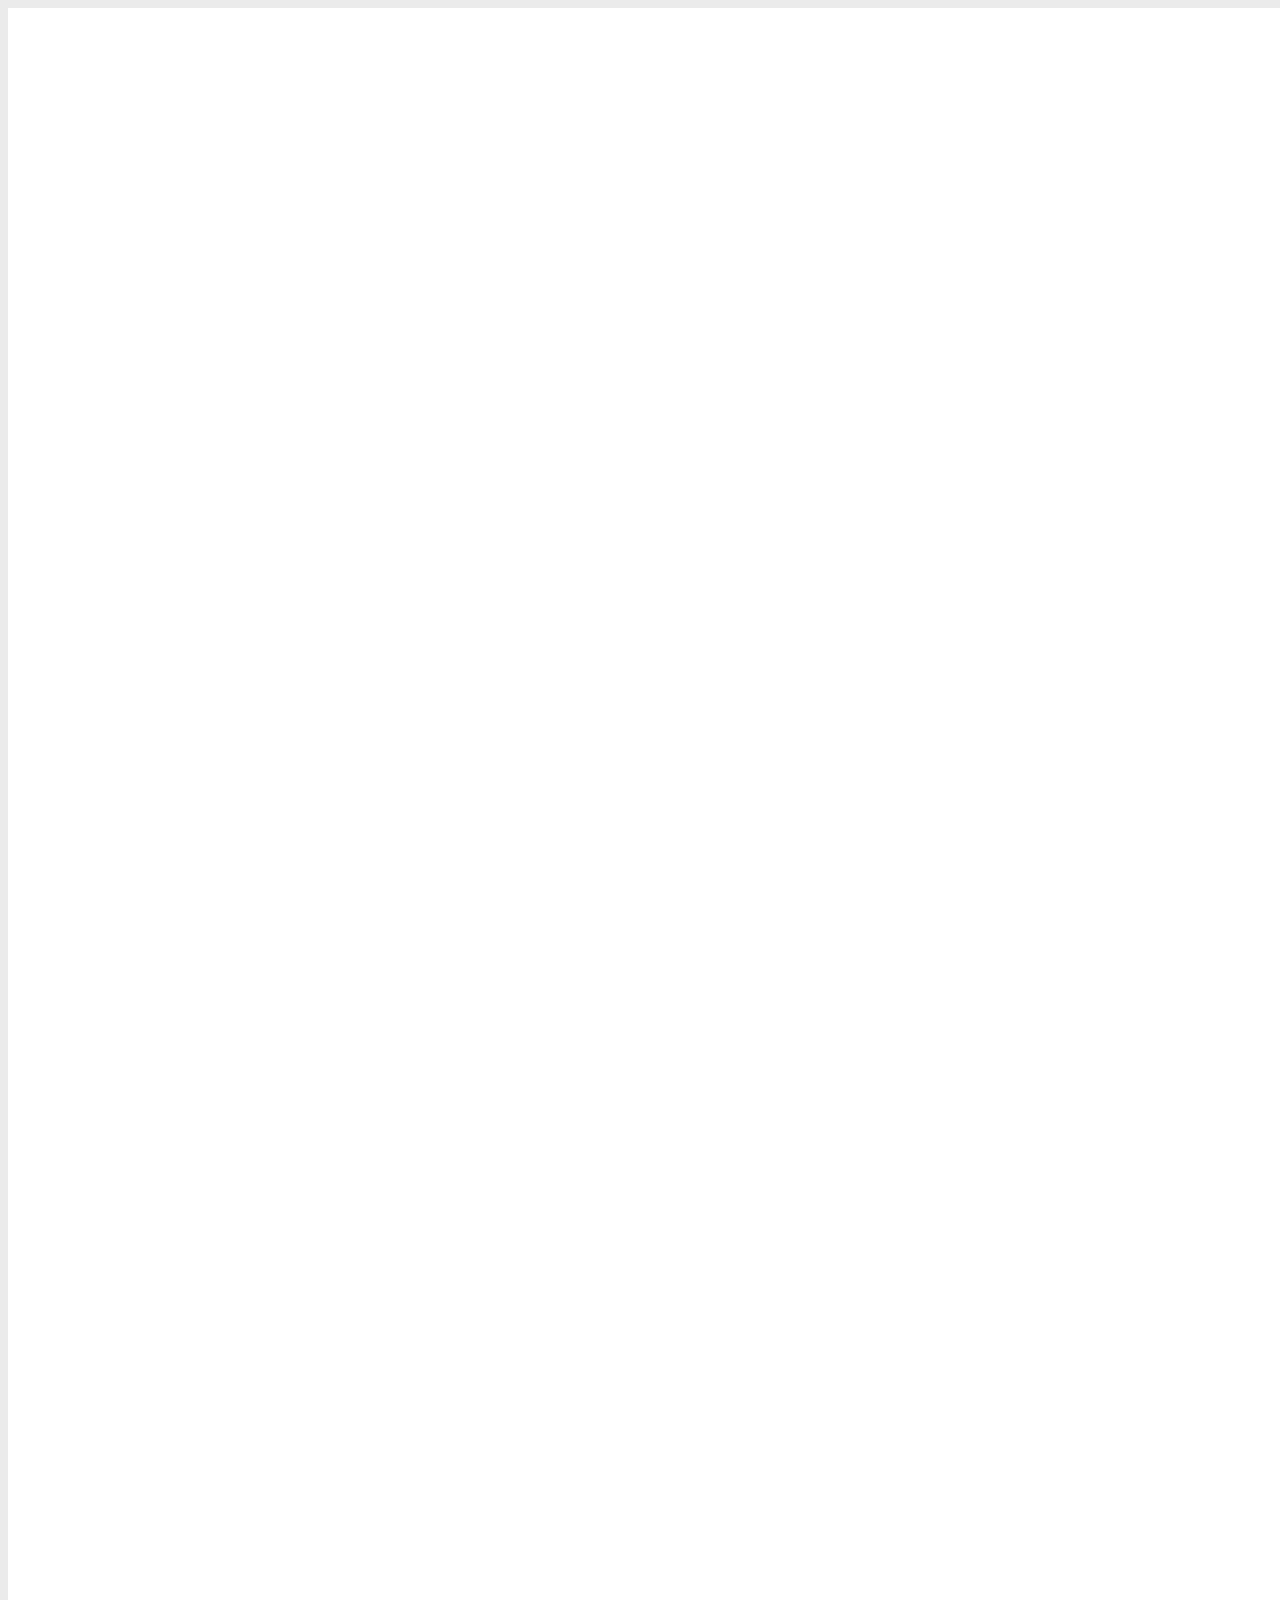
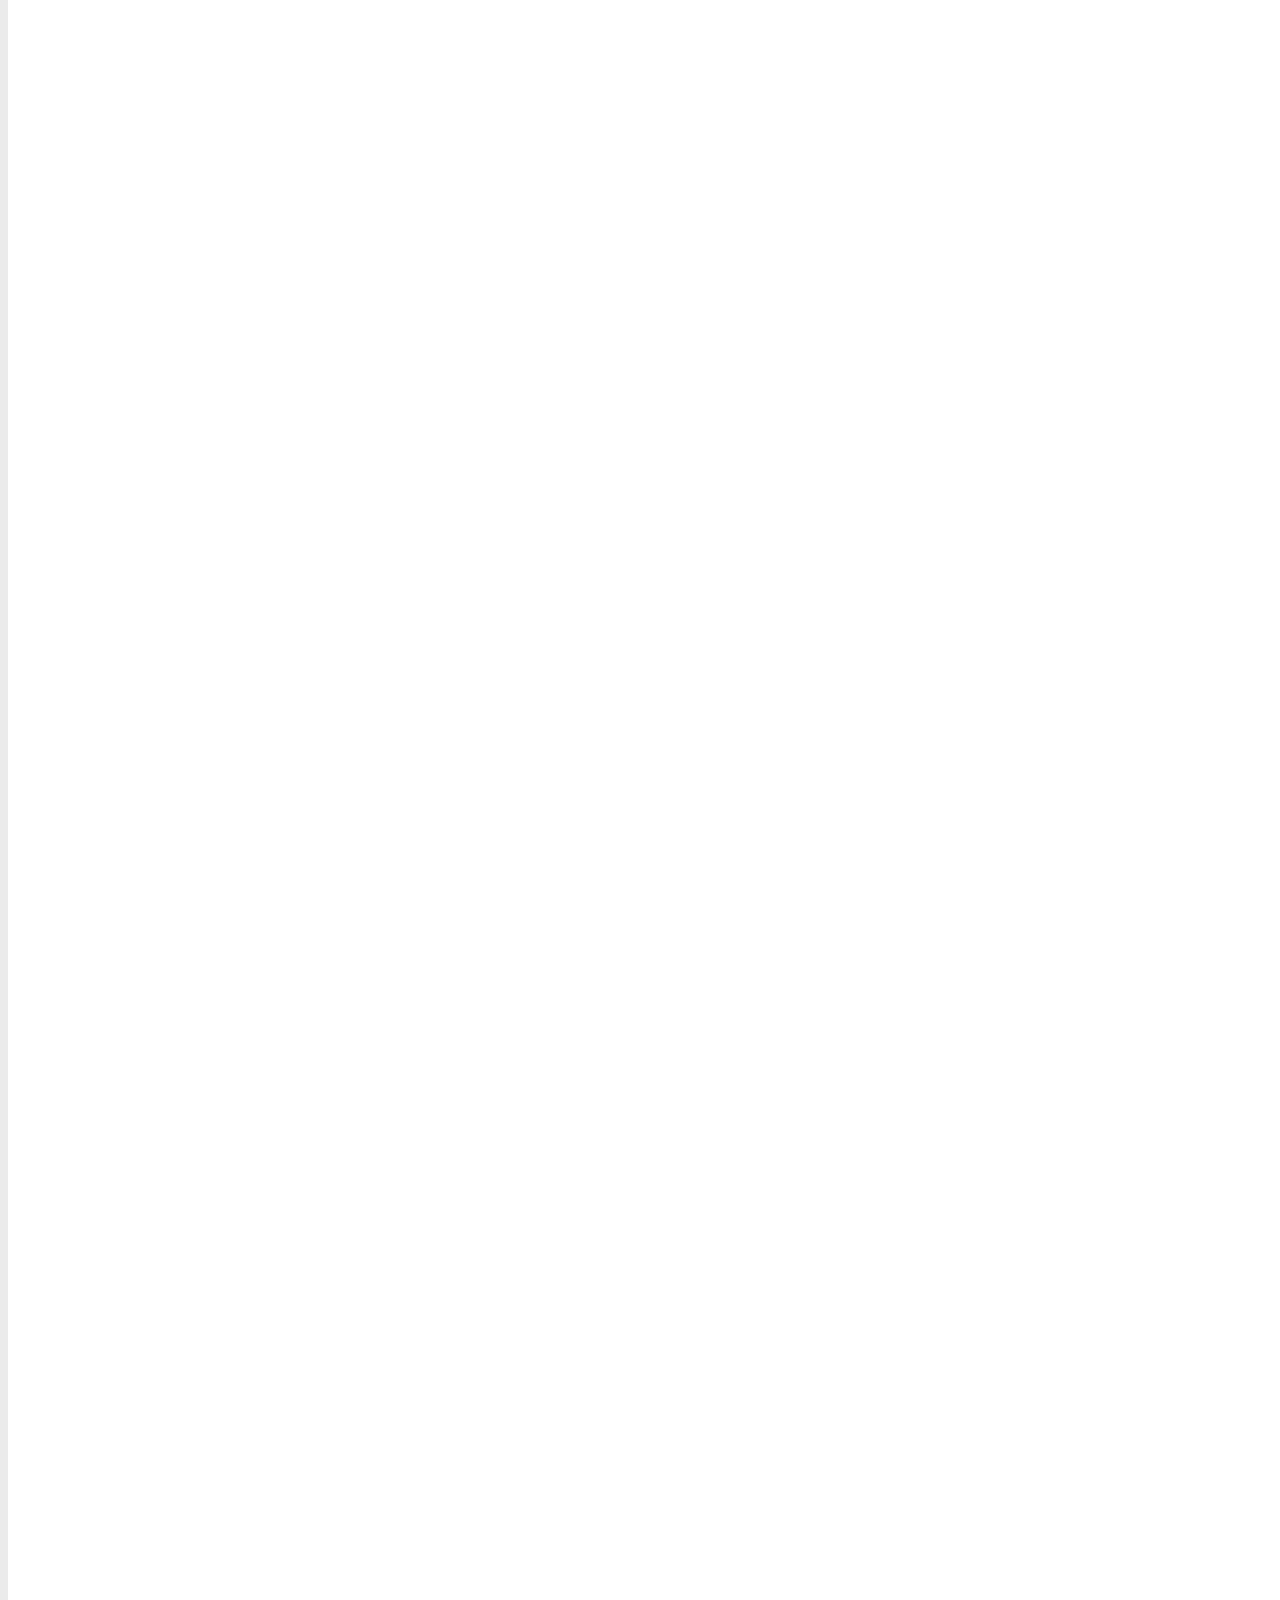
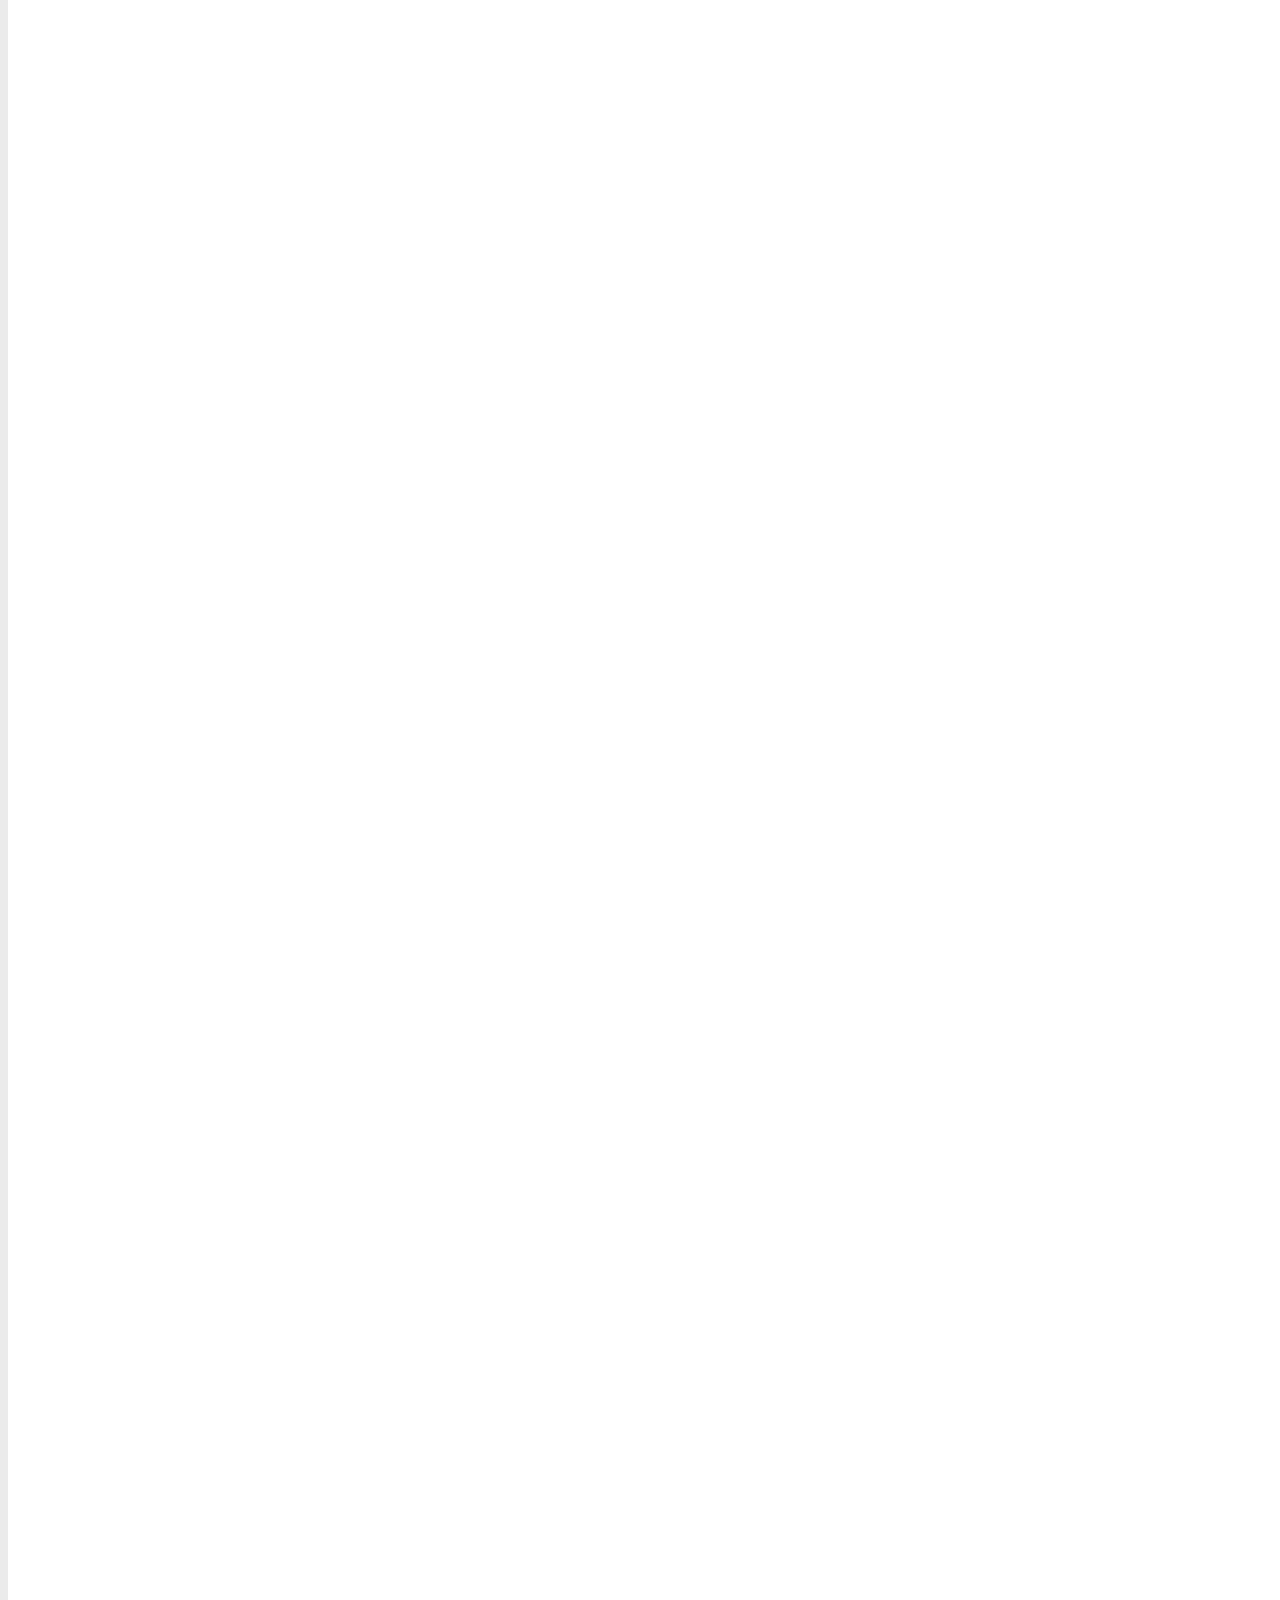
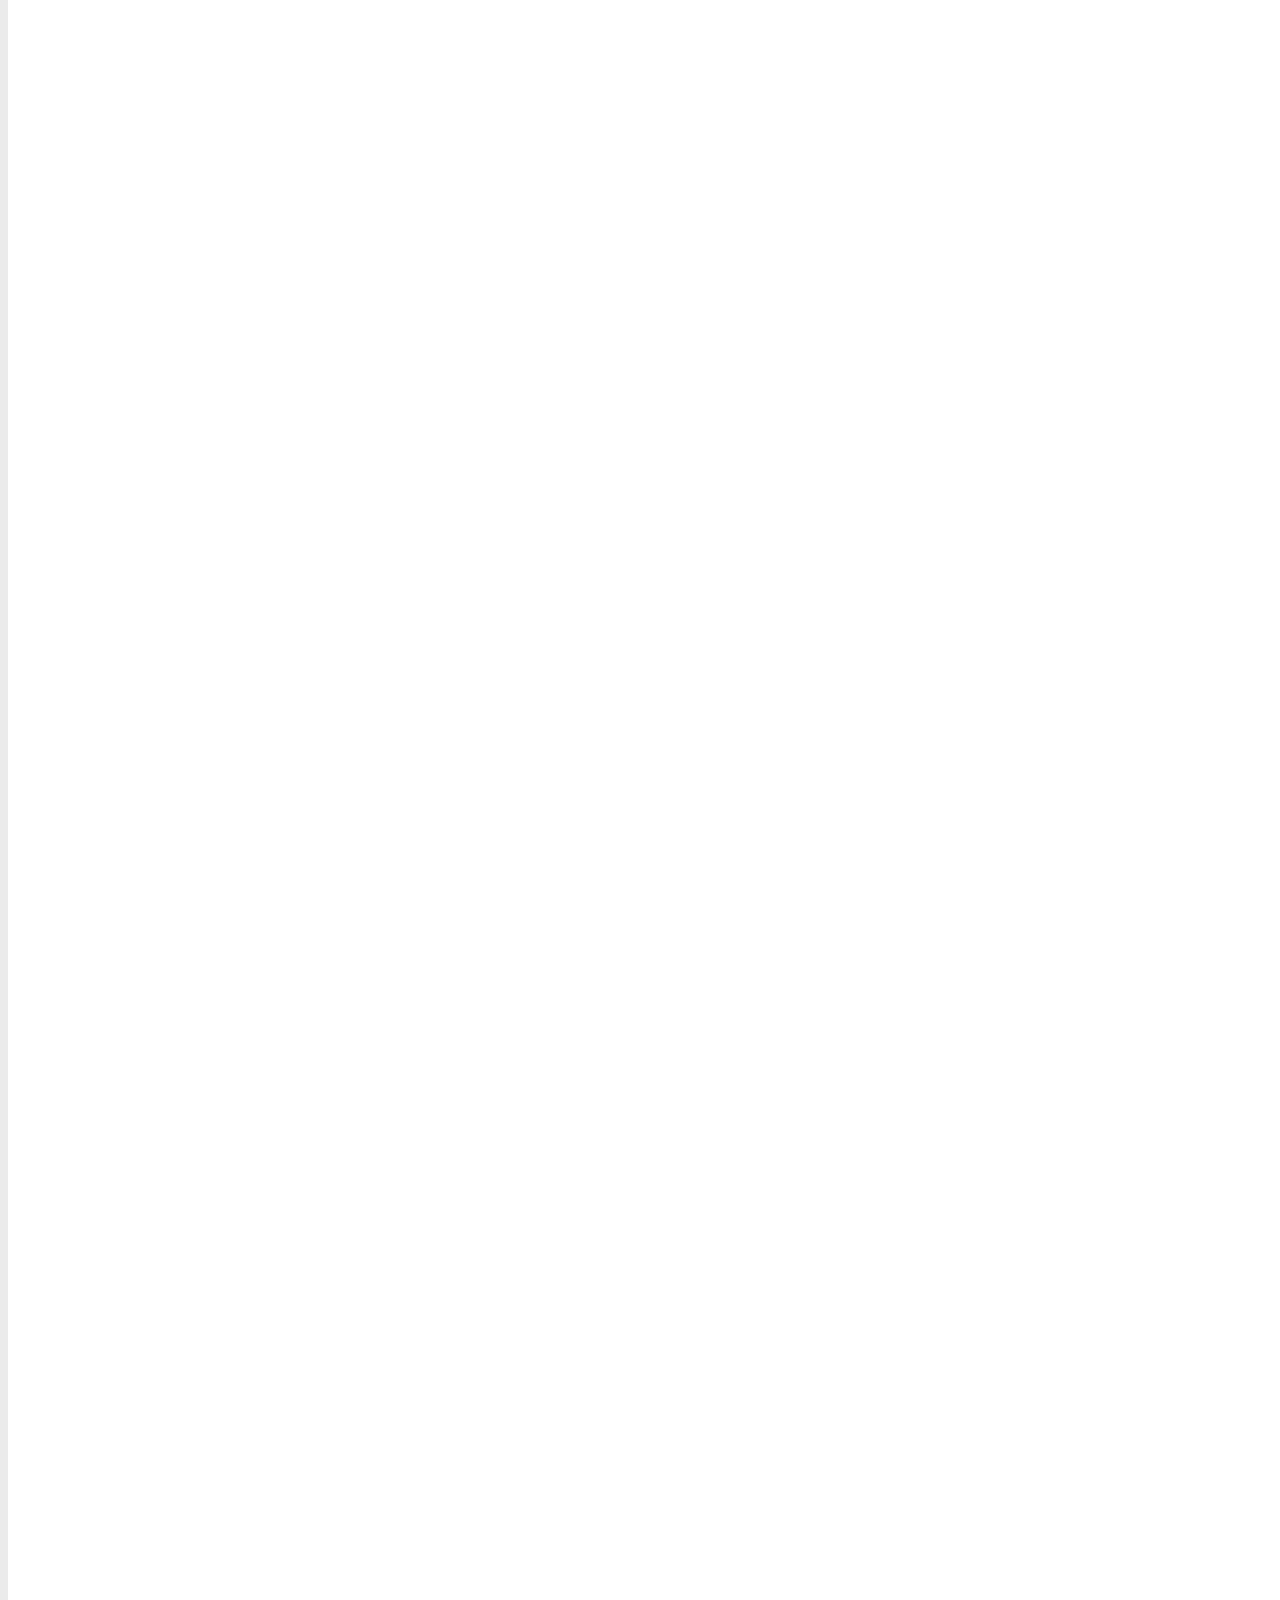
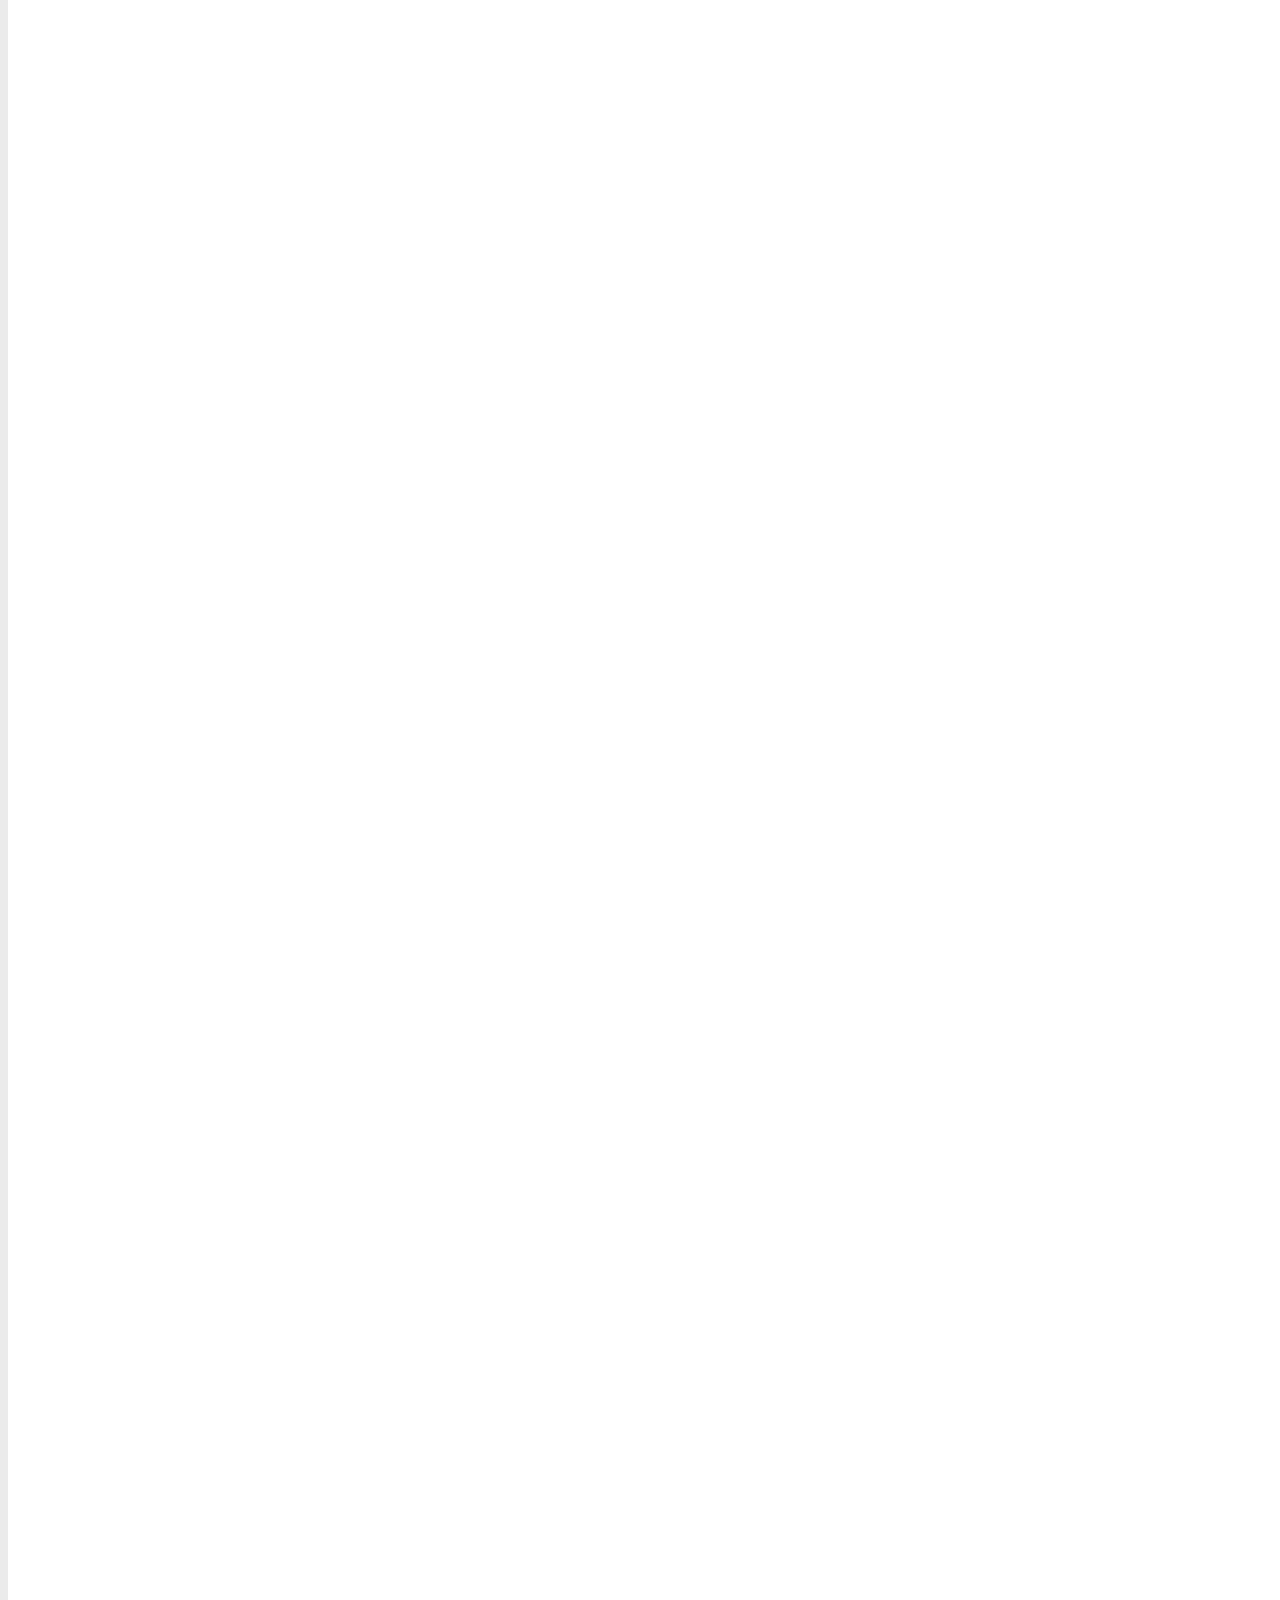
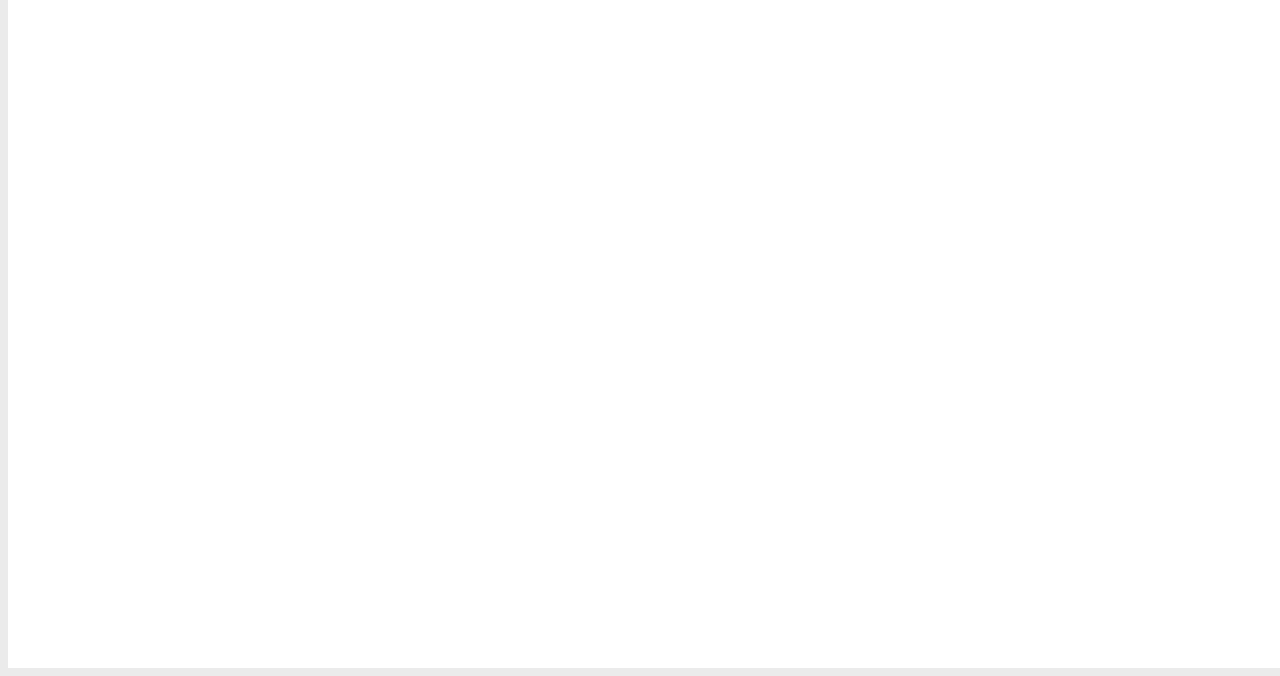
==== index.html @ 6750966c "section" ====
<!DOCTYPE html>
<html lang="en">
<head>
    <meta charset="UTF-8">
    <meta name="viewport" content="width=device-width, initial-scale=1.0">
    <title>Document</title>
    <link rel="stylesheet" href="./css/style.css">
</head>
<body>

    <div class="wrapper"></div>

    <section></section>
    
</body>
</html>
---- css/style.css ----
body {
  background-color: rgb(235, 235, 235);
}

.wrapper {
  width: 1920px;
  height: 8660px;
  margin: 0 auto;
  background-color: white;
}

@media screen and (max-width: 360px) {
  .wrapper {
    width: 360px;
    height: 9839px;
  }
}

/*# sourceMappingURL=style.css.map */
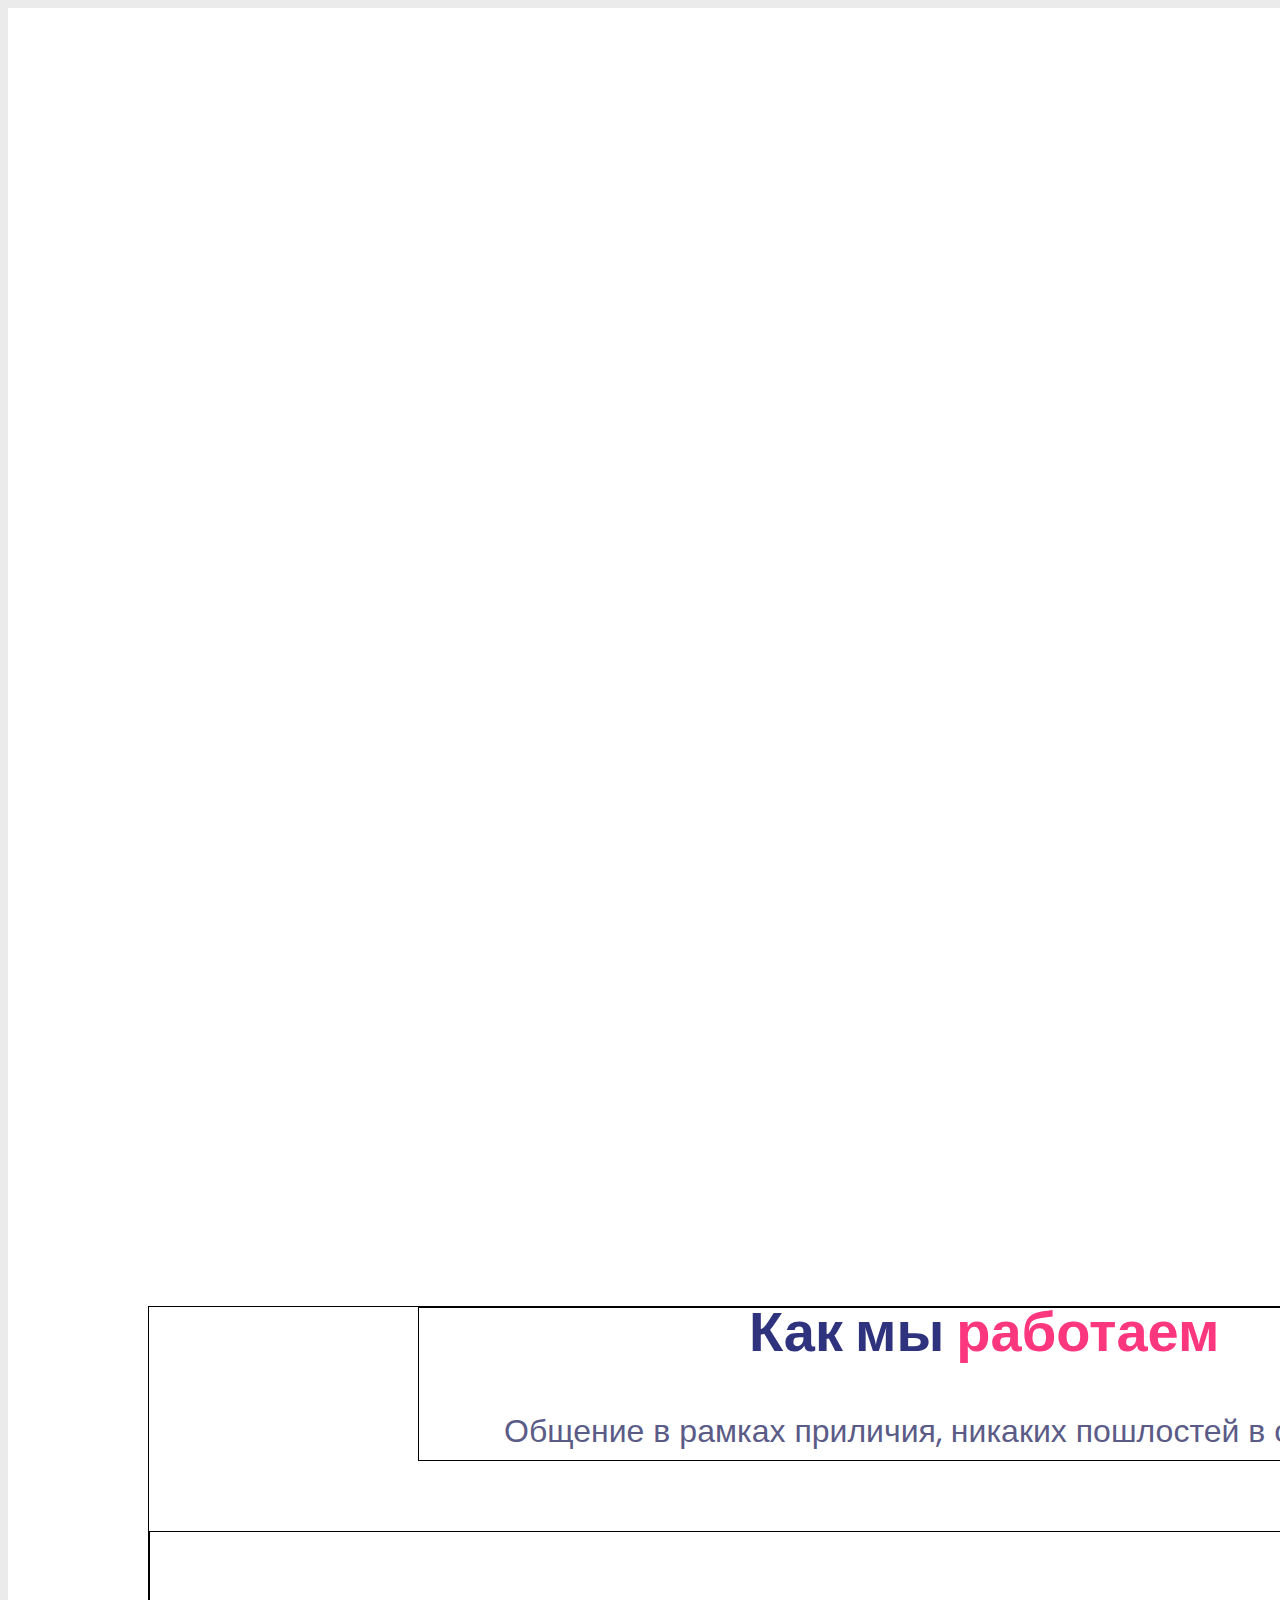
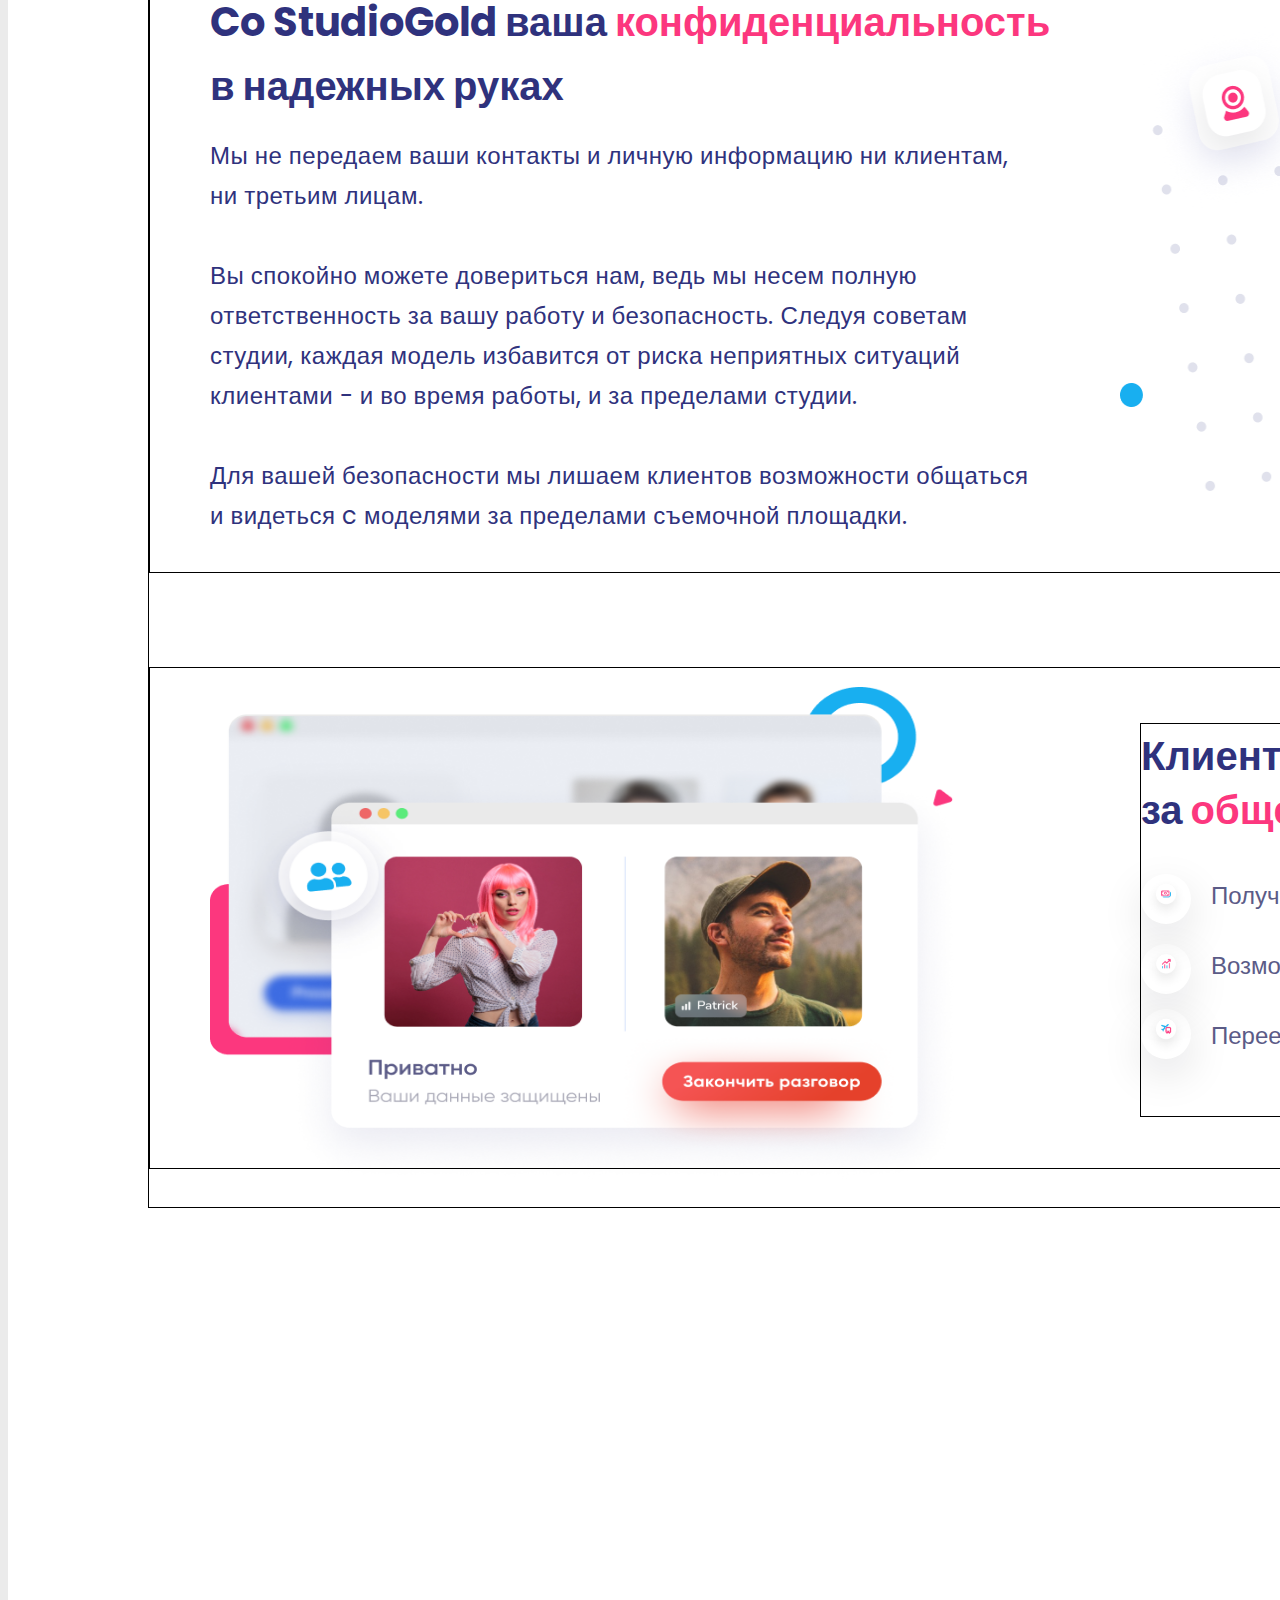
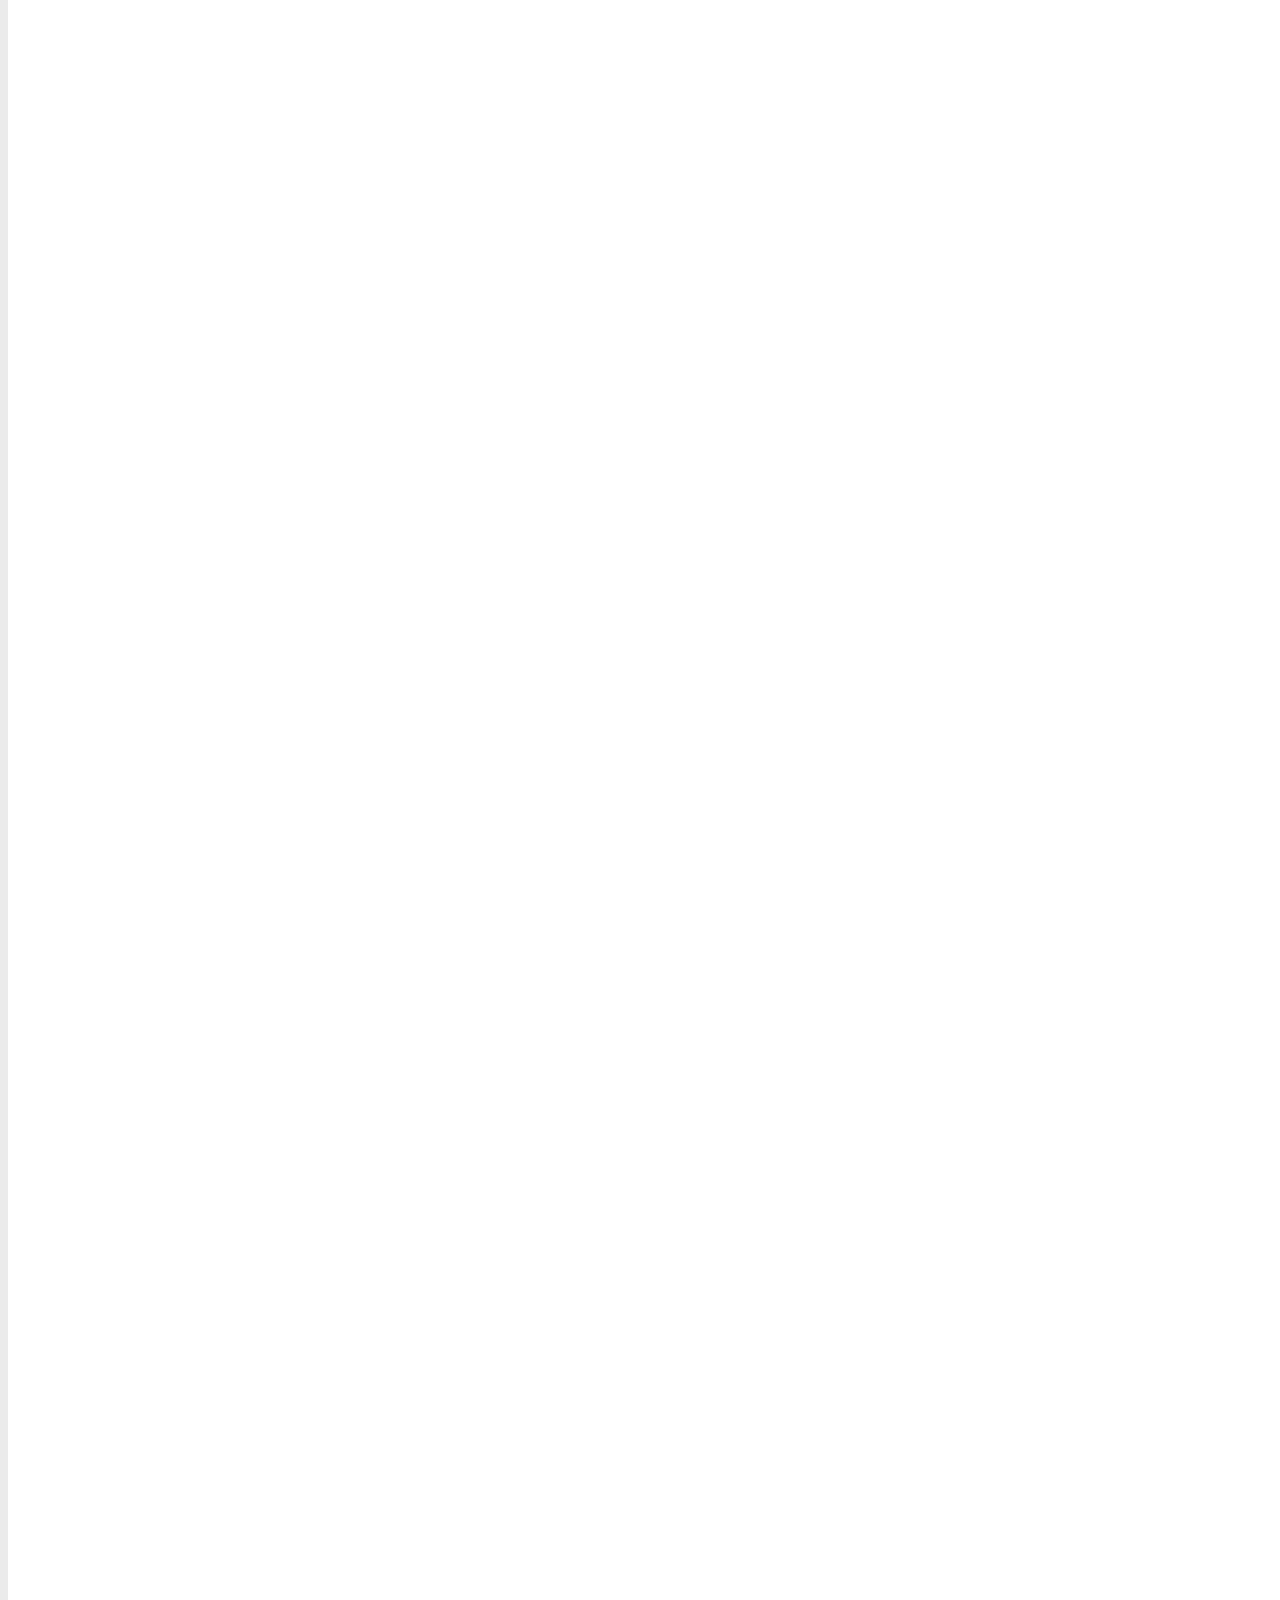
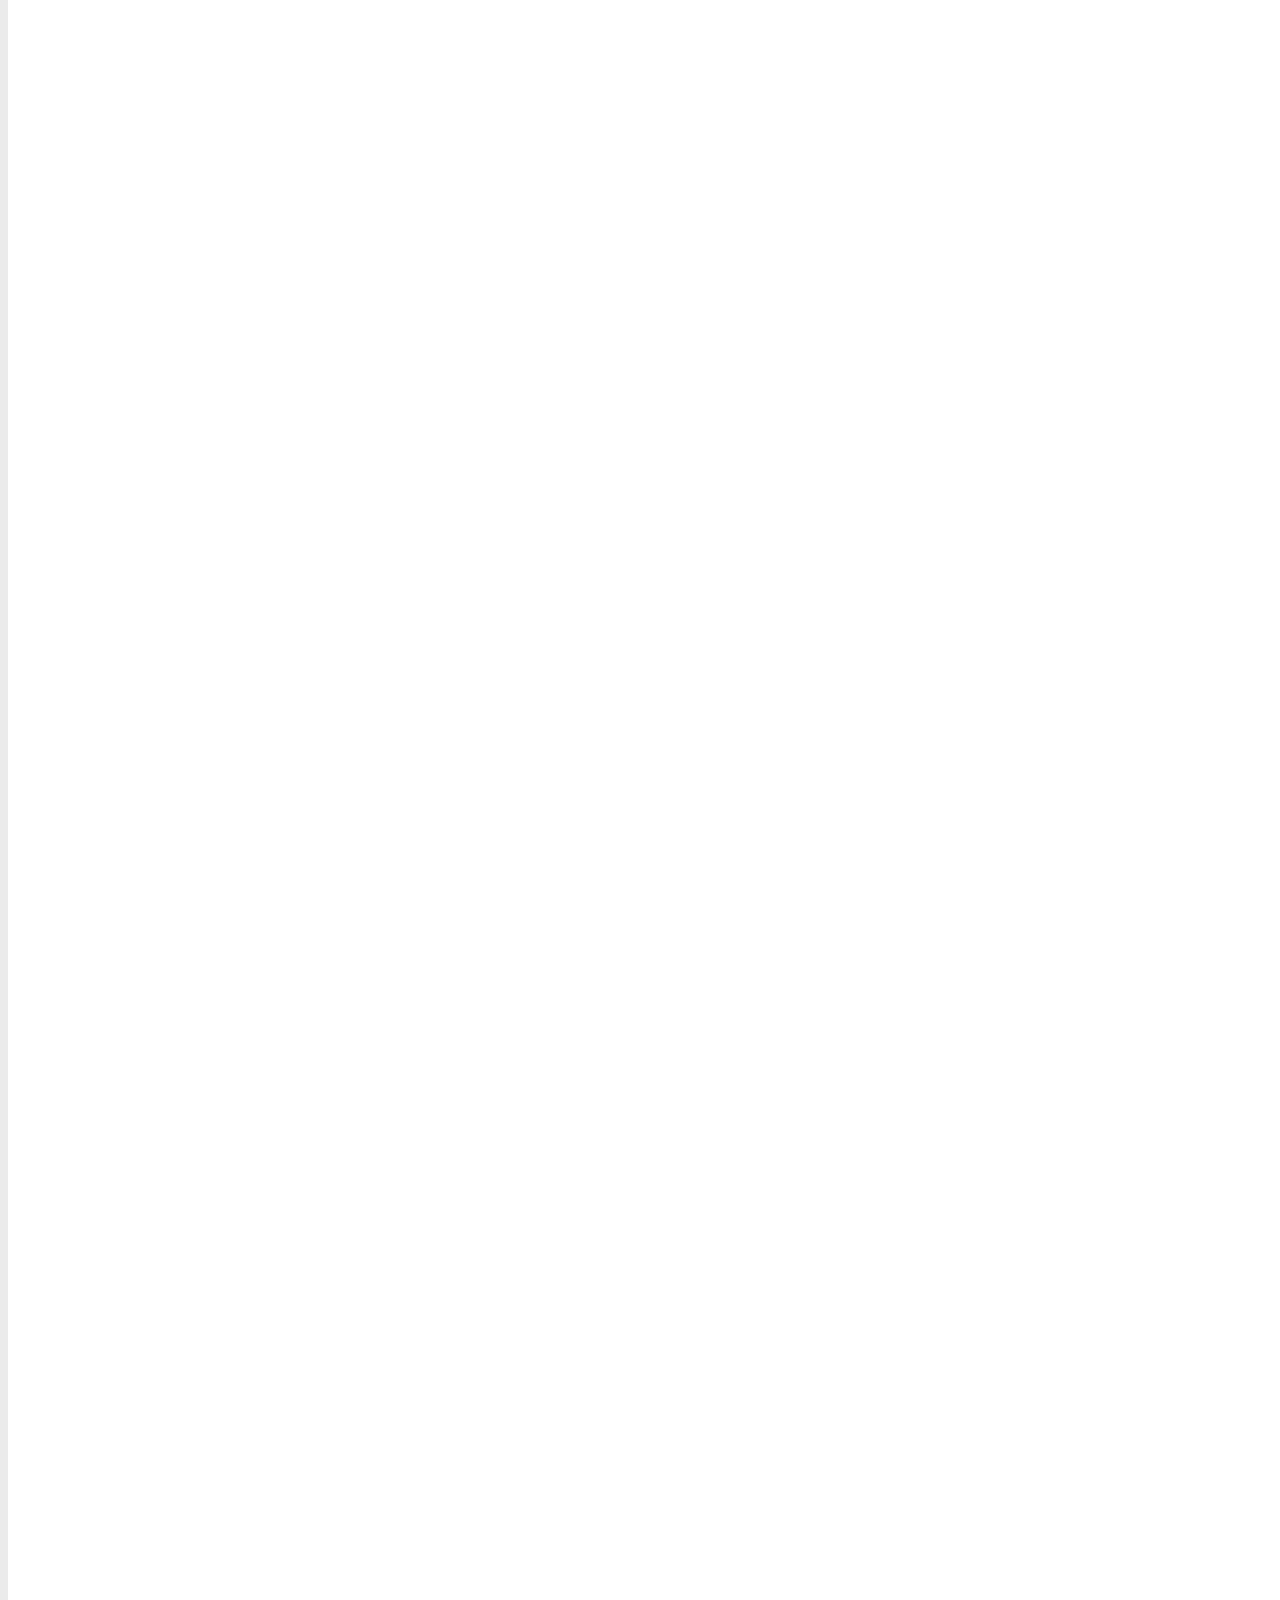
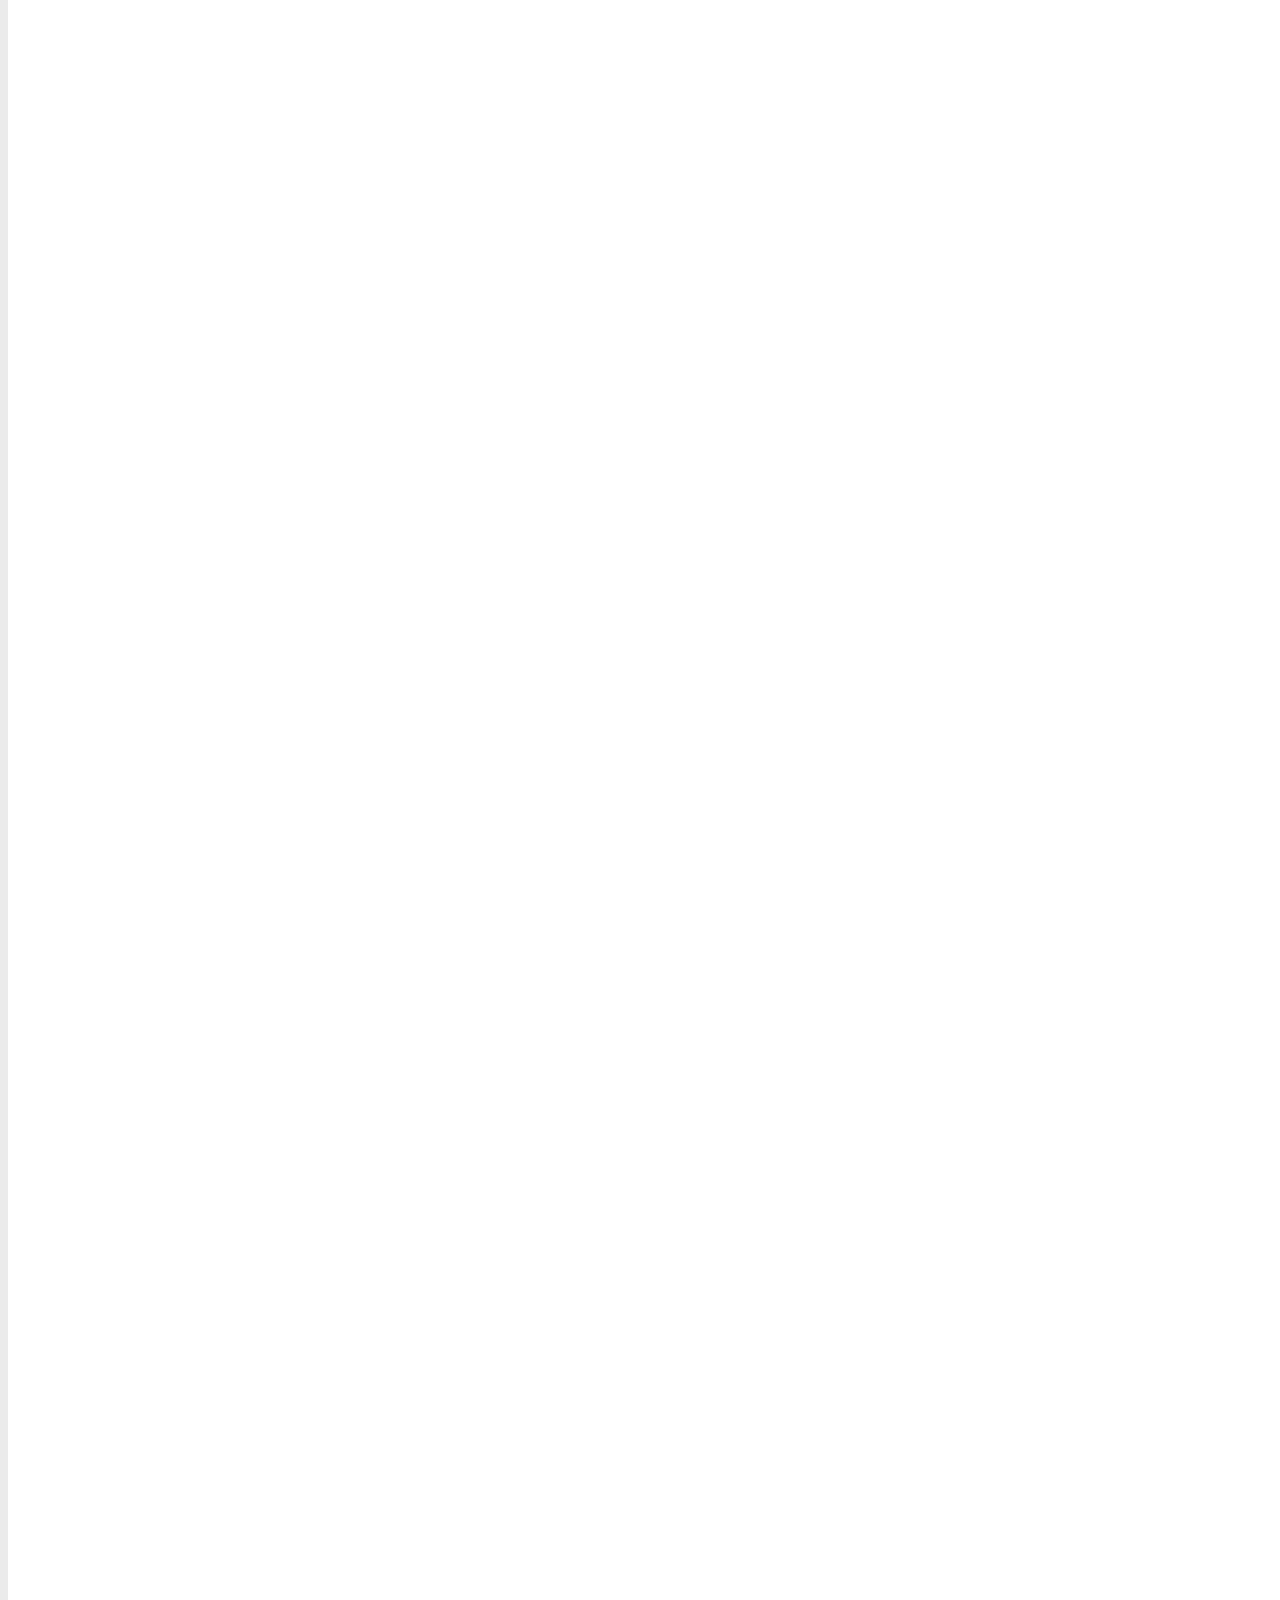
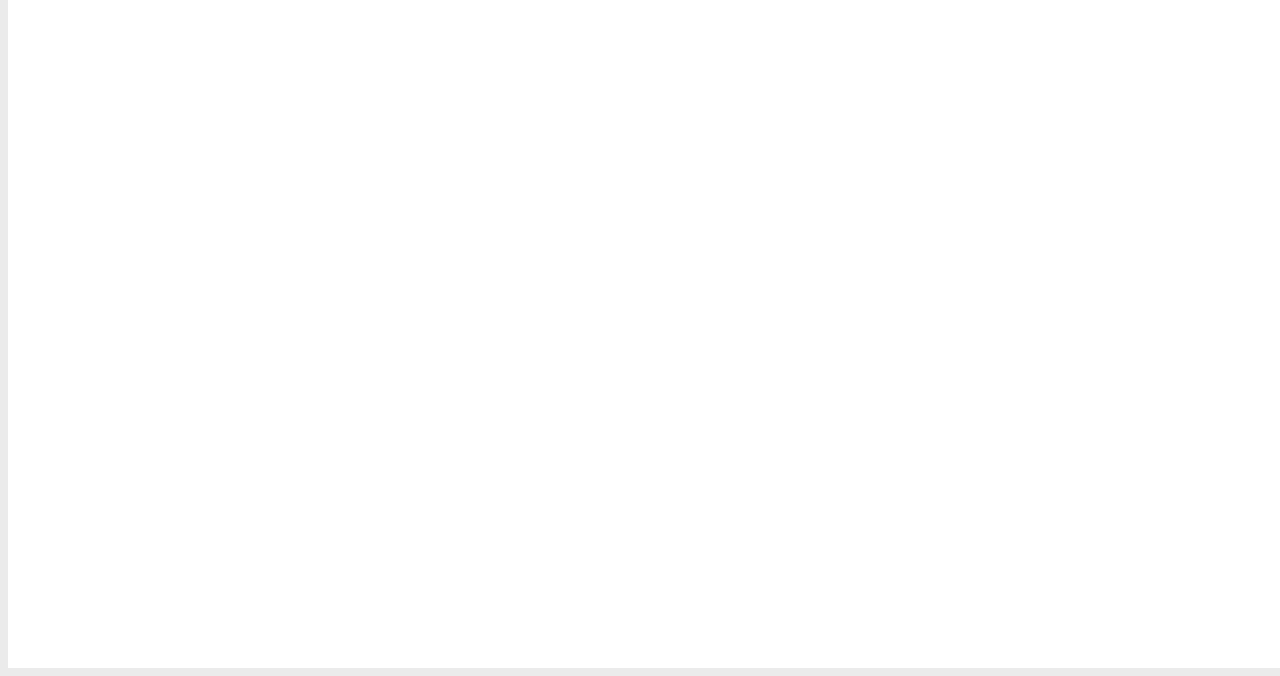
==== commit 29db4b60: "section" ====
--- a/index.html
+++ b/index.html
@@ -5,12 +5,38 @@
     <meta name="viewport" content="width=device-width, initial-scale=1.0">
     <title>Document</title>
     <link rel="stylesheet" href="./css/style.css">
+    <link rel="preconnect" href="https://fonts.googleapis.com">
+    <link rel="preconnect" href="https://fonts.gstatic.com" crossorigin>
+    <link href="https://fonts.googleapis.com/css2?family=Cairo:wght@500&family=DM+Sans:opsz@9..40&family=Montserrat&family=Montserrat+Alternates:wght@500&family=Poppins&family=Roboto:ital@0;1&family=Space+Grotesk&family=Syne&display=swap" rel="stylesheet">
 </head>
 <body>
 
-    <div class="wrapper"></div>
-
-    <section></section>
+    <div class="wrapper">
+        <section class="hero">
+            <div class="hero__list">
+                <h1 class="hero__list-text">Как мы <span>работаем</span></h1>
+                <p class="hero__list-text2">Общение в рамках приличия, никаких пошлостей в оффлайне.</p>
+            </div> 
+            <div class="hero__list2">
+                <img class="hero__list2-img" src="./img/img.png" alt="">
+                <h2 class="hero__list2-text">Co StudioGold ваша <span>конфиденциальность</span> <br>в надежных руках</h2>
+                <p class="hero__list2-text2">Мы не передаем ваши контакты и личную информацию ни клиентам, <br>ни третьим лицам. <br> <br>
+                Вы спокойно можете довериться нам, ведь мы несем полную <br> ответственность за вашу работу и безопасность. Следуя советам <br> студии, каждая модель избавится от риска неприятных ситуаций <br> клиентами - и во время работы, и за пределами студии. <br><br>Для вашей безопасности мы лишаем клиентов возможности общаться <br> и видеться c моделями за пределами съемочной площадки.</p>
+            </div> 
+            <div class="hero__list3">
+                <img class="hero__list3-img" src="./img/img (1).png" alt="">
+                <div class="hero__list3-table">
+                    <h2 class="hero__list3-table-text">Клиенты платят <br>за <span>общение</span> c вами</h2>
+                    <img class="hero__list3-table-img" src="./img/Group 128.png" alt="">
+                    <img class="hero__list3-table-img2" src="./img/icon-grow.png" alt="">
+                    <img class="hero__list3-table-img3" src="./img/icon.png" alt="">
+                    <p class="hero__list3-table-text2">Получите финансовую независимость</p>
+                    <p class="hero__list3-table-text3">Возможность карьерного роста</p>
+                    <p class="hero__list3-table-text4">Переезд за рубеж</p>
+                </div>
+            </div> 
+        </section>
+    </div>
     
 </body>
 </html>--- a/css/style.css
+++ b/css/style.css
@@ -3,12 +3,303 @@
 }
 
 .wrapper {
+  position: relative;
   width: 1920px;
   height: 8660px;
   margin: 0 auto;
   background-color: white;
 }
 
+.hero {
+  position: absolute;
+  width: 1640px;
+  height: 1500px;
+  border: 1px solid;
+  top: 1298px;
+  left: 140px;
+}
+.hero__list {
+  position: absolute;
+  width: 1101px;
+  height: 152px;
+  border: 1px solid;
+  left: 269px;
+}
+.hero__list-text {
+  position: absolute;
+  font-size: 56px;
+  line-height: 72px;
+  color: #2F327D;
+  font-family: "Poppins", sans-serif;
+  top: -50px;
+  left: 330px;
+}
+.hero__list-text span {
+  color: #FC377E;
+}
+.hero__list-text2 {
+  position: absolute;
+  font-size: 32px;
+  line-height: 51px;
+  color: #5B5B87;
+  font-family: "Poppins", sans-serif;
+  top: 65px;
+  left: 85px;
+}
+.hero__list2 {
+  position: absolute;
+  width: 1640px;
+  height: 640px;
+  border: 1px solid;
+  top: 224px;
+}
+.hero__list2-img {
+  position: absolute;
+  width: 643px;
+  height: 640px;
+  left: 970px;
+}
+.hero__list2-text {
+  position: absolute;
+  width: 904px;
+  height: 128px;
+  font-size: 40px;
+  line-height: 64px;
+  color: #2F327D;
+  font-family: "Poppins", sans-serif;
+  top: 25px;
+  left: 60px;
+}
+.hero__list2-text span {
+  color: #FC377E;
+}
+.hero__list2-text2 {
+  position: absolute;
+  font-size: 24px;
+  color: #2F327D;
+  font-family: "Poppins", sans-serif;
+  line-height: 40px;
+  letter-spacing: 0.5px;
+  top: 180px;
+  left: 60px;
+}
+.hero__list3 {
+  position: absolute;
+  width: 1640px;
+  height: 500px;
+  border: 1px solid;
+  top: 960px;
+}
+.hero__list3-img {
+  position: absolute;
+  width: 755px;
+  height: 499px;
+  top: 19px;
+  left: 60px;
+}
+.hero__list3-table {
+  position: absolute;
+  width: 580px;
+  height: 392px;
+  border: 1px solid;
+  top: 55px;
+  left: 990px;
+}
+.hero__list3-table-text {
+  position: absolute;
+  font-size: 40px;
+  line-height: 54px;
+  color: #2F327D;
+  font-family: "Poppins", sans-serif;
+  top: -28px;
+}
+.hero__list3-table-text span {
+  color: #FC377E;
+}
+.hero__list3-table-img {
+  position: absolute;
+  width: 50px;
+  height: 50px;
+  box-shadow: 0px 15px 44px 0px rgba(13, 15, 28, 0.1215686275);
+  top: 150px;
+  border-radius: 50px;
+}
+.hero__list3-table-img2 {
+  position: absolute;
+  width: 50px;
+  height: 50px;
+  box-shadow: 0px 15px 44px 0px rgba(13, 15, 28, 0.1215686275);
+  top: 220px;
+  border-radius: 50px;
+}
+.hero__list3-table-img3 {
+  position: absolute;
+  width: 50px;
+  height: 50px;
+  box-shadow: 0px 15px 44px 0px rgba(13, 15, 28, 0.1215686275);
+  top: 285px;
+  border-radius: 50px;
+}
+.hero__list3-table-text2 {
+  position: absolute;
+  font-size: 24px;
+  font-family: "Poppins", sans-serif;
+  color: #5B5B87;
+  top: 130px;
+  left: 70px;
+}
+.hero__list3-table-text3 {
+  position: absolute;
+  font-size: 24px;
+  font-family: "Poppins", sans-serif;
+  color: #5B5B87;
+  top: 200px;
+  left: 70px;
+}
+.hero__list3-table-text4 {
+  position: absolute;
+  font-size: 24px;
+  font-family: "Poppins", sans-serif;
+  color: #5B5B87;
+  top: 270px;
+  left: 70px;
+}
+
+@media screen and (max-width: 370px) {
+  .hero {
+    position: absolute;
+    width: 328px;
+    height: 1907px;
+    top: 1100px;
+    left: 15px;
+  }
+  .hero__list {
+    position: absolute;
+    width: 328px;
+    height: 128px;
+    left: -1px;
+  }
+  .hero__list-text {
+    position: absolute;
+    width: 328px;
+    height: 48px;
+    font-size: 32px;
+    line-height: 48px;
+    top: -20px;
+    left: 30px;
+  }
+  .hero__list-text2 {
+    position: absolute;
+    width: 328px;
+    height: 64px;
+    text-align: center;
+    font-size: 20px;
+    line-height: 32px;
+    top: 50px;
+    left: 3px;
+  }
+  .hero__list2 {
+    position: absolute;
+    width: 328px;
+    height: 1111px;
+    top: 160px;
+  }
+  .hero__list2-img {
+    position: absolute;
+    width: 326px;
+    height: 332px;
+    left: 1px;
+  }
+  .hero__list2-text {
+    position: absolute;
+    width: 328px;
+    height: 114px;
+    font-size: 24px;
+    line-height: 38px;
+    top: 325px;
+    left: 1px;
+  }
+  .hero__list2-text2 {
+    position: absolute;
+    width: 328px;
+    height: 617px;
+    font-size: 20px;
+    line-height: 33px;
+    top: 465px;
+    left: 1px;
+  }
+  .hero__list3 {
+    position: absolute;
+    width: 328px;
+    height: 604px;
+    top: 1303px;
+  }
+  .hero__list3-img {
+    position: absolute;
+    width: 327px;
+    height: 244px;
+    top: 3px;
+    left: 10px;
+  }
+  .hero__list3-table {
+    position: absolute;
+    width: 326px;
+    height: 336px;
+    top: 270px;
+    left: 1px;
+  }
+  .hero__list3-table-text {
+    position: absolute;
+    font-size: 24px;
+    line-height: 38px;
+    top: -10px;
+  }
+  .hero__list3-table-img {
+    position: absolute;
+    width: 60px;
+    height: 60px;
+    top: 110px;
+  }
+  .hero__list3-table-img2 {
+    position: absolute;
+    width: 60px;
+    height: 60px;
+    top: 190px;
+  }
+  .hero__list3-table-img3 {
+    position: absolute;
+    width: 60px;
+    height: 60px;
+    top: 270px;
+  }
+  .hero__list3-table-text2 {
+    position: absolute;
+    width: 236px;
+    height: 72px;
+    font-size: 20px;
+    line-height: 36px;
+    top: 90px;
+    left: 90px;
+  }
+  .hero__list3-table-text3 {
+    position: absolute;
+    width: 236px;
+    height: 72px;
+    font-size: 20px;
+    line-height: 36px;
+    top: 170px;
+    left: 90px;
+  }
+  .hero__list3-table-text4 {
+    position: absolute;
+    width: 236px;
+    height: 72px;
+    font-size: 20px;
+    line-height: 36px;
+    top: 260px;
+    left: 90px;
+  }
+}
 @media screen and (max-width: 360px) {
   .wrapper {
     width: 360px;
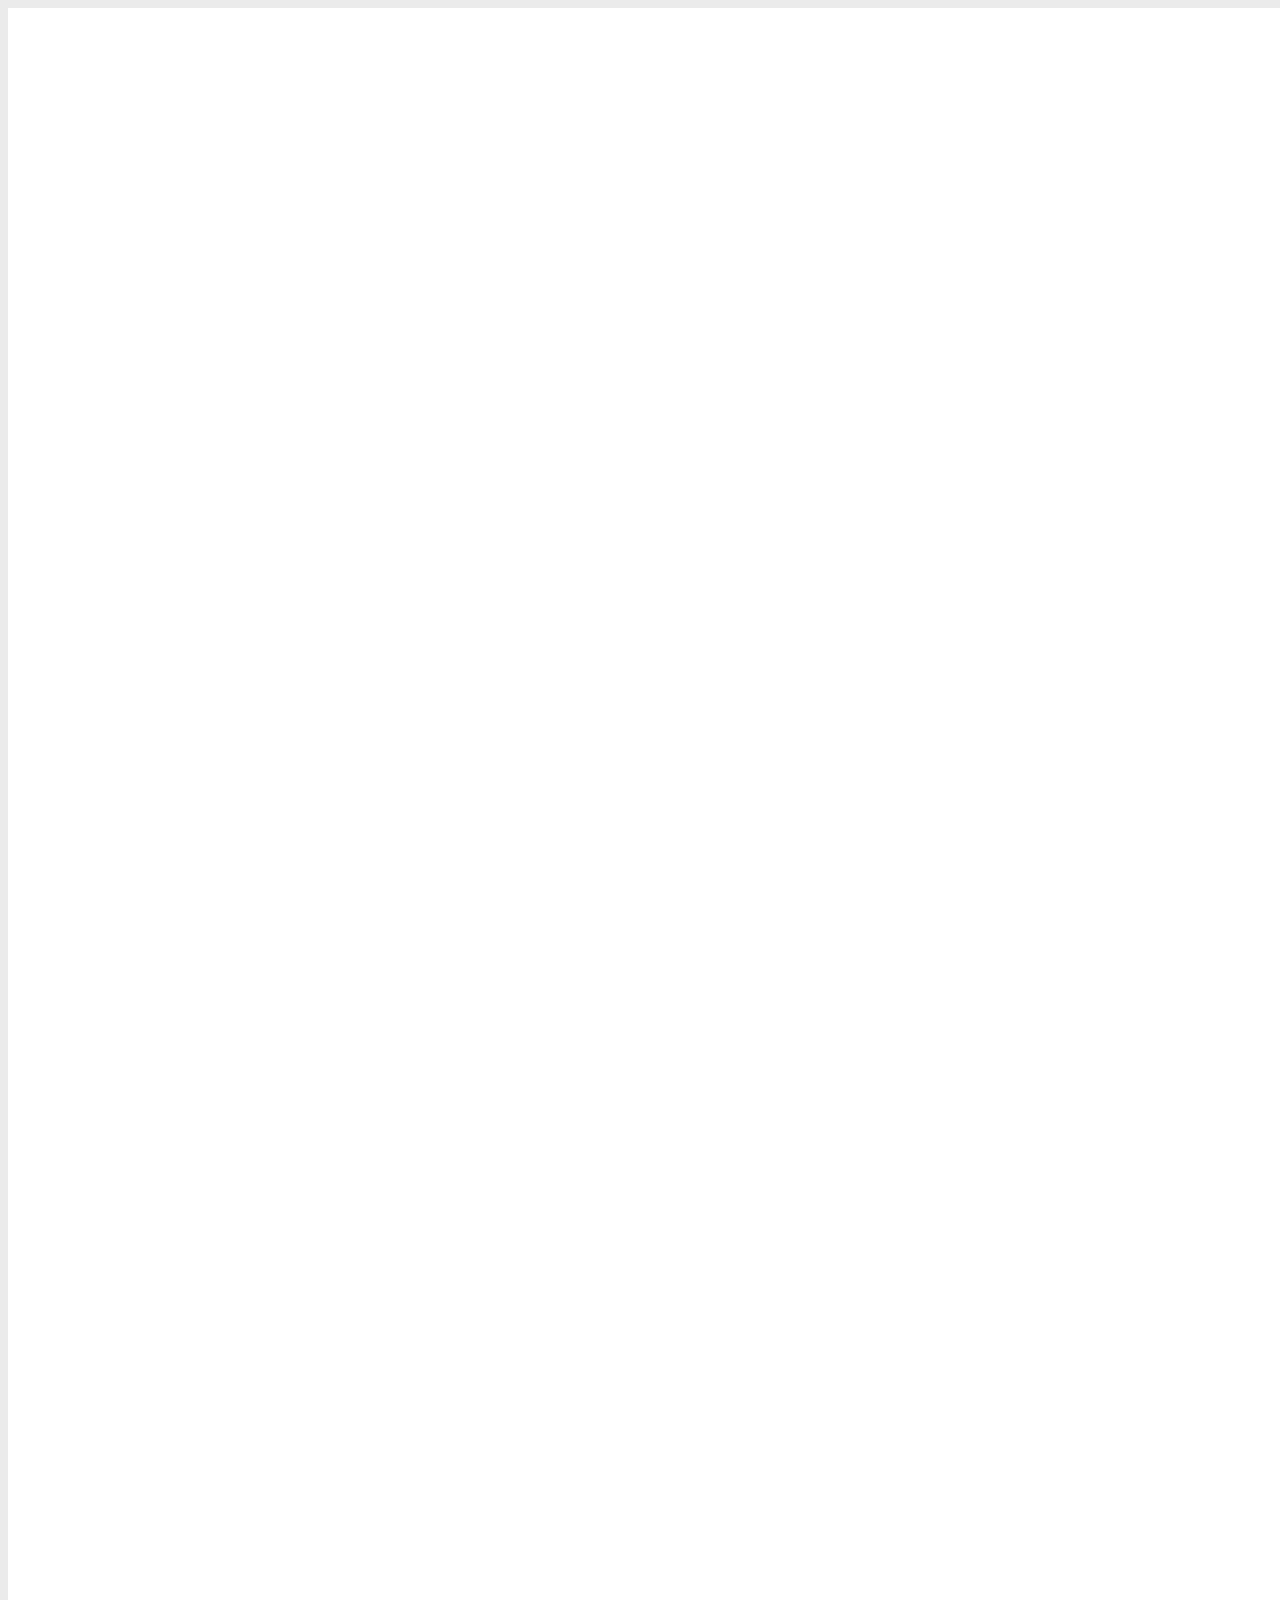
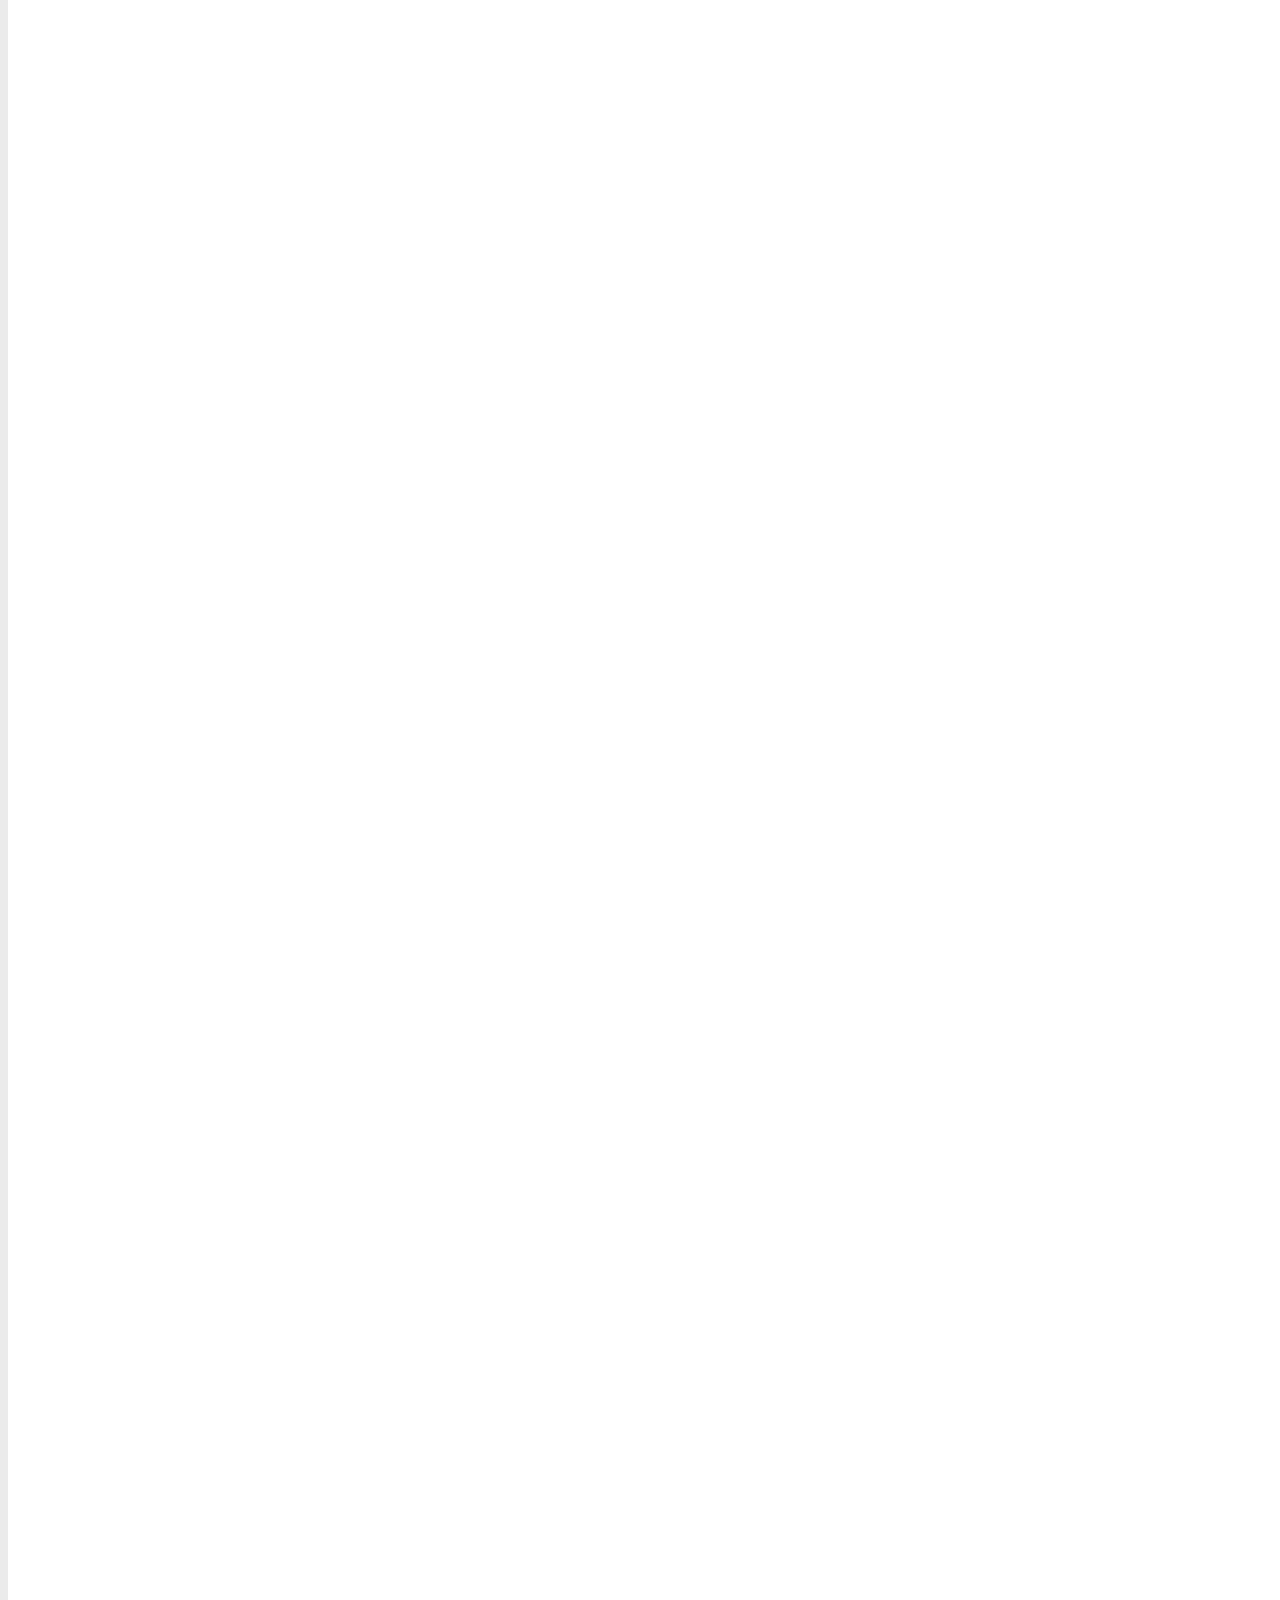
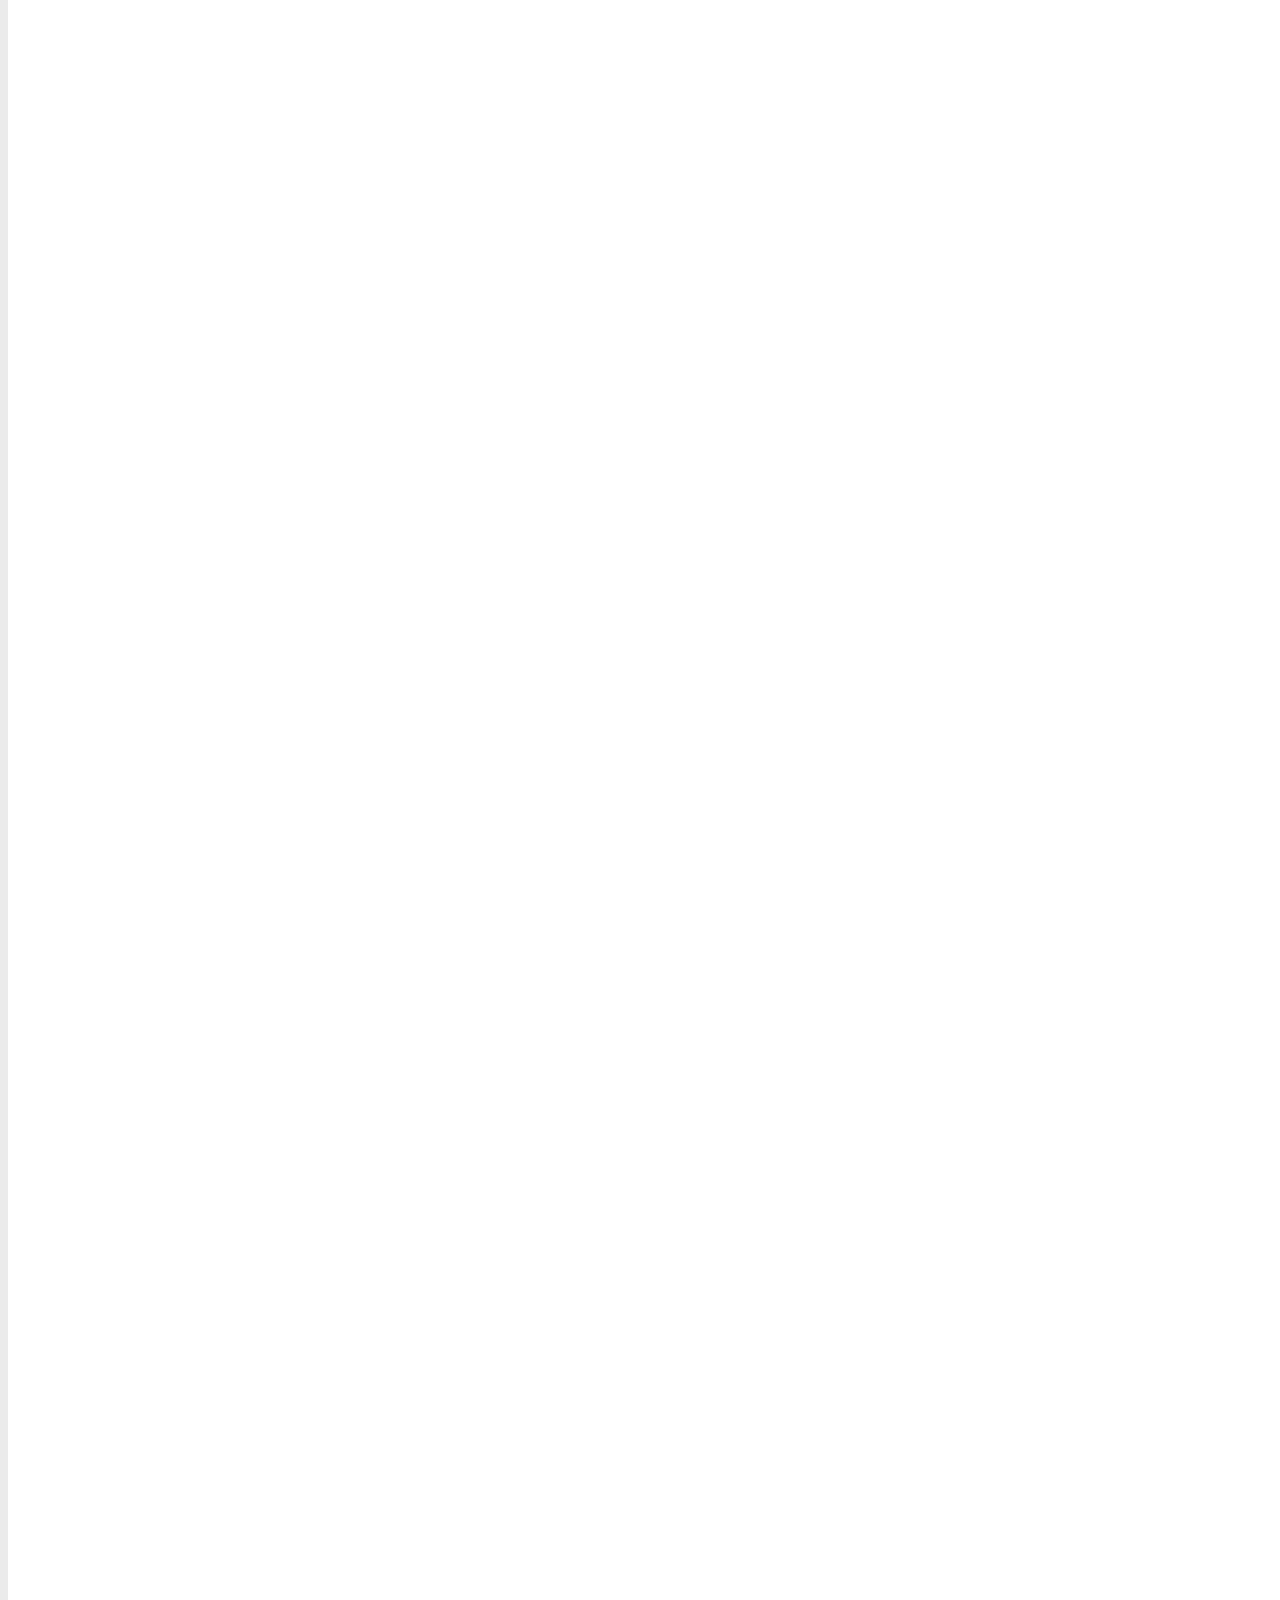
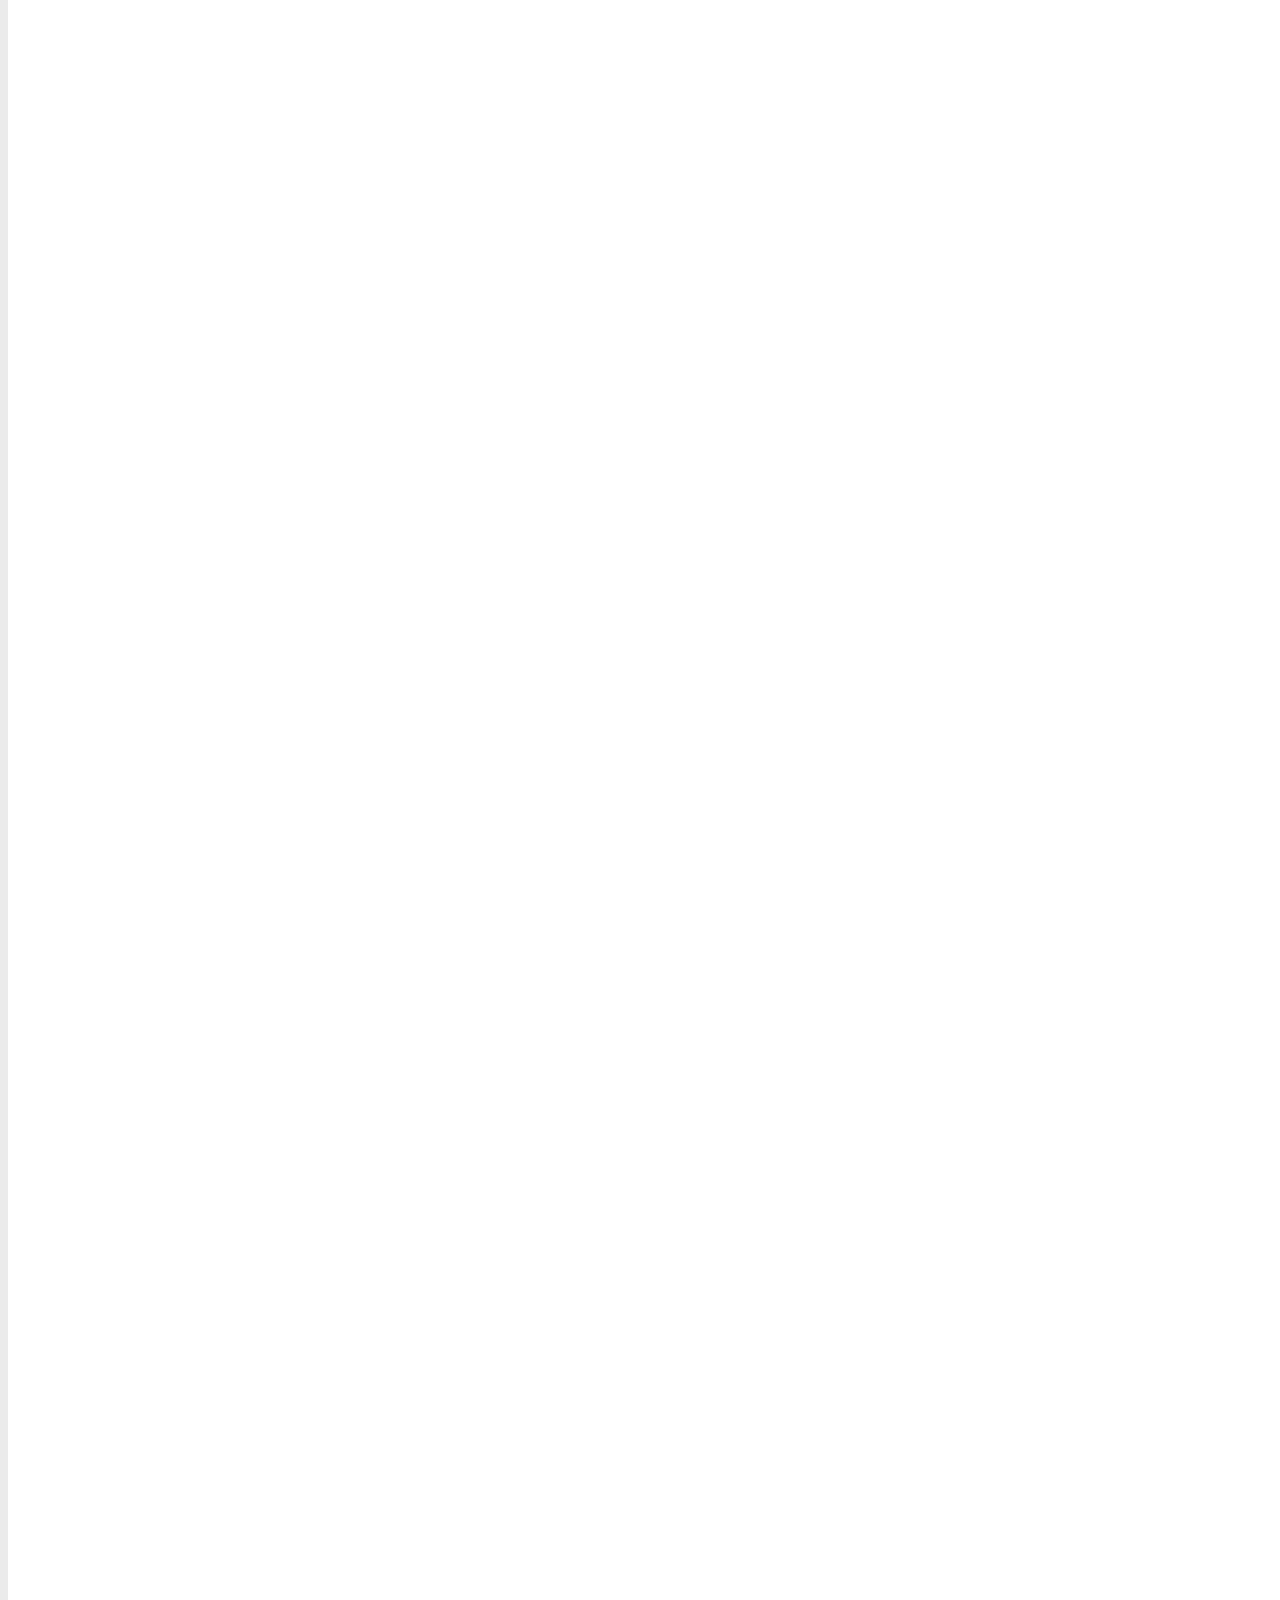
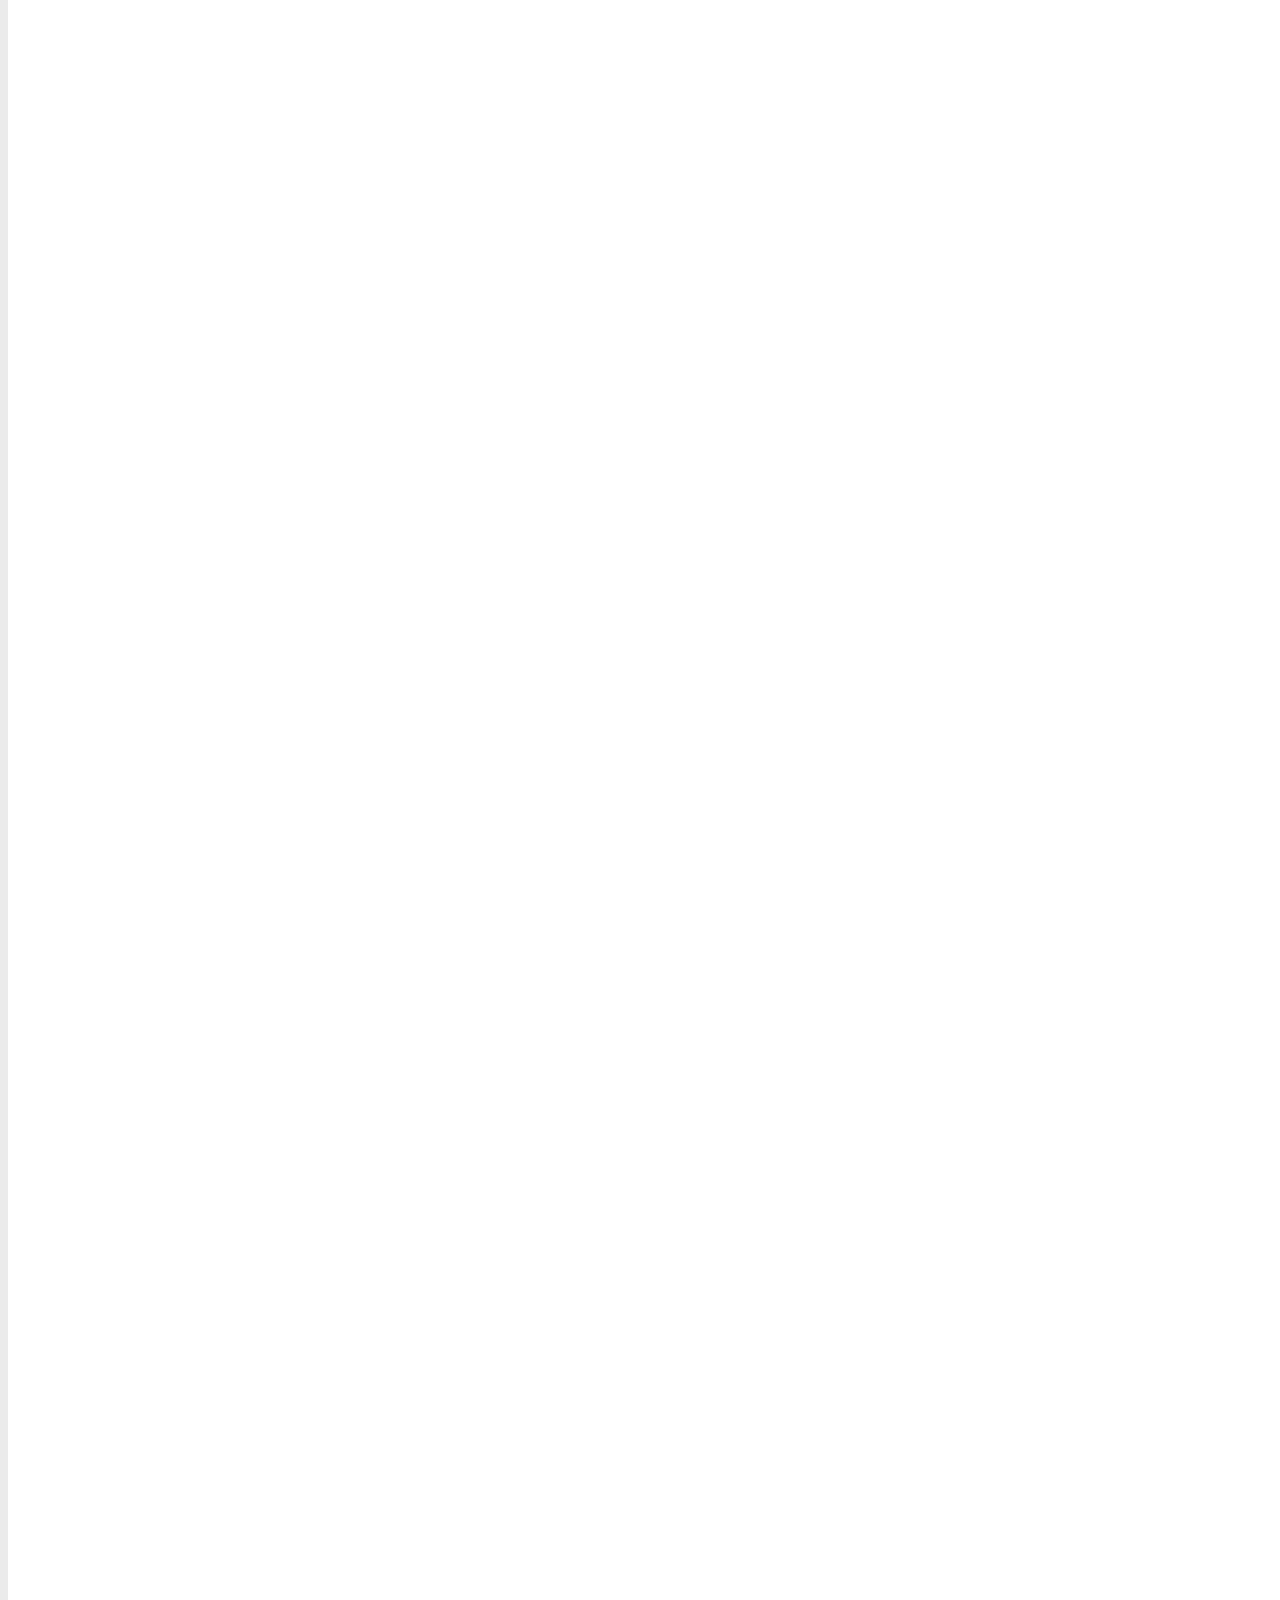
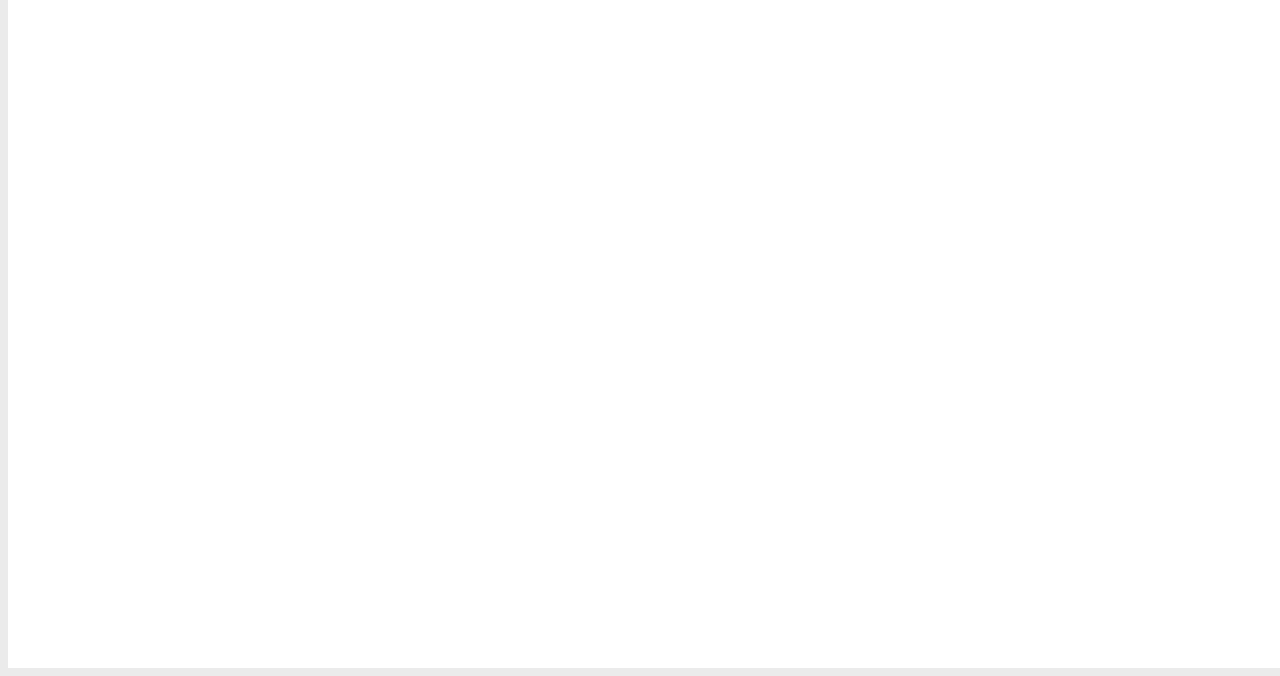
==== commit b3fe9e41: "header" ====
--- a/index.html
+++ b/index.html
@@ -5,38 +5,10 @@
     <meta name="viewport" content="width=device-width, initial-scale=1.0">
     <title>Document</title>
     <link rel="stylesheet" href="./css/style.css">
-    <link rel="preconnect" href="https://fonts.googleapis.com">
-    <link rel="preconnect" href="https://fonts.gstatic.com" crossorigin>
-    <link href="https://fonts.googleapis.com/css2?family=Cairo:wght@500&family=DM+Sans:opsz@9..40&family=Montserrat&family=Montserrat+Alternates:wght@500&family=Poppins&family=Roboto:ital@0;1&family=Space+Grotesk&family=Syne&display=swap" rel="stylesheet">
 </head>
 <body>
 
-    <div class="wrapper">
-        <section class="hero">
-            <div class="hero__list">
-                <h1 class="hero__list-text">Как мы <span>работаем</span></h1>
-                <p class="hero__list-text2">Общение в рамках приличия, никаких пошлостей в оффлайне.</p>
-            </div> 
-            <div class="hero__list2">
-                <img class="hero__list2-img" src="./img/img.png" alt="">
-                <h2 class="hero__list2-text">Co StudioGold ваша <span>конфиденциальность</span> <br>в надежных руках</h2>
-                <p class="hero__list2-text2">Мы не передаем ваши контакты и личную информацию ни клиентам, <br>ни третьим лицам. <br> <br>
-                Вы спокойно можете довериться нам, ведь мы несем полную <br> ответственность за вашу работу и безопасность. Следуя советам <br> студии, каждая модель избавится от риска неприятных ситуаций <br> клиентами - и во время работы, и за пределами студии. <br><br>Для вашей безопасности мы лишаем клиентов возможности общаться <br> и видеться c моделями за пределами съемочной площадки.</p>
-            </div> 
-            <div class="hero__list3">
-                <img class="hero__list3-img" src="./img/img (1).png" alt="">
-                <div class="hero__list3-table">
-                    <h2 class="hero__list3-table-text">Клиенты платят <br>за <span>общение</span> c вами</h2>
-                    <img class="hero__list3-table-img" src="./img/Group 128.png" alt="">
-                    <img class="hero__list3-table-img2" src="./img/icon-grow.png" alt="">
-                    <img class="hero__list3-table-img3" src="./img/icon.png" alt="">
-                    <p class="hero__list3-table-text2">Получите финансовую независимость</p>
-                    <p class="hero__list3-table-text3">Возможность карьерного роста</p>
-                    <p class="hero__list3-table-text4">Переезд за рубеж</p>
-                </div>
-            </div> 
-        </section>
-    </div>
-    
+    <div class="wrapper"></div>
+    <header></header>
 </body>
 </html>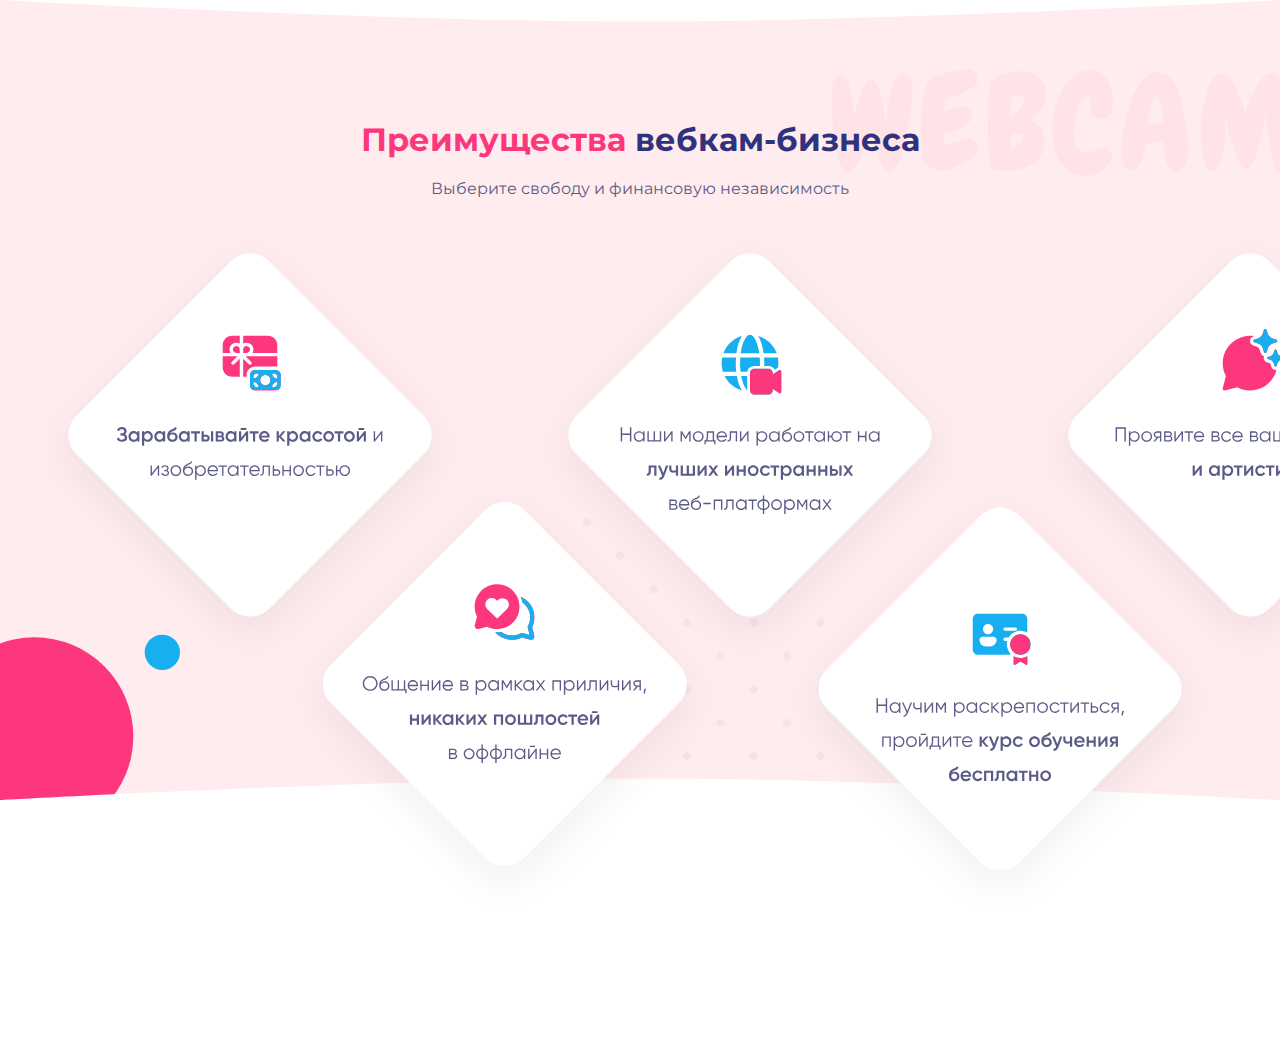
==== commit 630add89: "webkam" ====
--- a/index.html
+++ b/index.html
@@ -1,14 +1,34 @@
 <!DOCTYPE html>
 <html lang="en">
+
 <head>
     <meta charset="UTF-8">
     <meta name="viewport" content="width=device-width, initial-scale=1.0">
     <title>Document</title>
     <link rel="stylesheet" href="./css/style.css">
 </head>
+
 <body>
 
-    <div class="wrapper"></div>
-    <header></header>
+    <div class="wrapper">
+        <div class="container">
+            <div class="webkam">
+                <h1 class="text_1"><span>Преимущества</span> вебкам-бизнеса</h1>
+                <p class="text_2">Выберите свободу и финансовую независимость</p>
+                <div class="cards">
+                    <div class="card"><img src="./images/images/first-card.svg" alt=""></div>
+                    <div class="card"><img src="./images/images/second-card.svg" alt=""></div>
+                    <div class="card"><img src="./images/images/third-card.svg" alt=""></div>
+
+                </div>
+                <div class="second-card">
+                    <div class="first"><img src="./images/images/fourth-card.svg" alt=""></div>
+                    <div class="second"><img src="./images/images/fifth-card.svg" alt=""></div>
+                </div>
+            </div>
+        </div>
+    </div>
+
 </body>
+
 </html>--- a/css/style.css
+++ b/css/style.css
@@ -1,305 +1,106 @@
-body {
-  background-color: rgb(235, 235, 235);
+@import url("https://fonts.googleapis.com/css2?family=Montserrat&display=swap");
+
+
+* {
+  margin: 0;
+  padding: 0;
+  box-sizing: border-box;
 }
 
-.wrapper {
-  position: relative;
-  width: 1920px;
-  height: 8660px;
-  margin: 0 auto;
-  background-color: white;
+body {
+  background-image: url(../images/images/background-image.svg);
+  background-size: 100%;
+  background-repeat: no-repeat;
+  font-family: Montserrat;
 }
 
-.hero {
-  position: absolute;
-  width: 1640px;
-  height: 1500px;
-  border: 1px solid;
-  top: 1298px;
-  left: 140px;
+body .webkam {
+  margin-top: 120px;
+  text-align: center;
 }
-.hero__list {
-  position: absolute;
-  width: 1101px;
-  height: 152px;
-  border: 1px solid;
-  left: 269px;
+
+body .webkam .text_1 {
+  color: #2F327D;
 }
-.hero__list-text {
-  position: absolute;
-  font-size: 56px;
-  line-height: 72px;
-  color: #2F327D;
-  font-family: "Poppins", sans-serif;
-  top: -50px;
-  left: 330px;
-}
-.hero__list-text span {
+
+body .webkam span {
   color: #FC377E;
 }
-.hero__list-text2 {
-  position: absolute;
-  font-size: 32px;
-  line-height: 51px;
+
+body .webkam .text_2 {
+  margin-top: 20px;
   color: #5B5B87;
-  font-family: "Poppins", sans-serif;
-  top: 65px;
-  left: 85px;
-}
-.hero__list2 {
-  position: absolute;
-  width: 1640px;
-  height: 640px;
-  border: 1px solid;
-  top: 224px;
-}
-.hero__list2-img {
-  position: absolute;
-  width: 643px;
-  height: 640px;
-  left: 970px;
-}
-.hero__list2-text {
-  position: absolute;
-  width: 904px;
-  height: 128px;
-  font-size: 40px;
-  line-height: 64px;
-  color: #2F327D;
-  font-family: "Poppins", sans-serif;
-  top: 25px;
-  left: 60px;
-}
-.hero__list2-text span {
-  color: #FC377E;
-}
-.hero__list2-text2 {
-  position: absolute;
-  font-size: 24px;
-  color: #2F327D;
-  font-family: "Poppins", sans-serif;
-  line-height: 40px;
-  letter-spacing: 0.5px;
-  top: 180px;
-  left: 60px;
-}
-.hero__list3 {
-  position: absolute;
-  width: 1640px;
-  height: 500px;
-  border: 1px solid;
-  top: 960px;
-}
-.hero__list3-img {
-  position: absolute;
-  width: 755px;
-  height: 499px;
-  top: 19px;
-  left: 60px;
-}
-.hero__list3-table {
-  position: absolute;
-  width: 580px;
-  height: 392px;
-  border: 1px solid;
-  top: 55px;
-  left: 990px;
-}
-.hero__list3-table-text {
-  position: absolute;
-  font-size: 40px;
-  line-height: 54px;
-  color: #2F327D;
-  font-family: "Poppins", sans-serif;
-  top: -28px;
-}
-.hero__list3-table-text span {
-  color: #FC377E;
-}
-.hero__list3-table-img {
-  position: absolute;
-  width: 50px;
-  height: 50px;
-  box-shadow: 0px 15px 44px 0px rgba(13, 15, 28, 0.1215686275);
-  top: 150px;
-  border-radius: 50px;
-}
-.hero__list3-table-img2 {
-  position: absolute;
-  width: 50px;
-  height: 50px;
-  box-shadow: 0px 15px 44px 0px rgba(13, 15, 28, 0.1215686275);
-  top: 220px;
-  border-radius: 50px;
-}
-.hero__list3-table-img3 {
-  position: absolute;
-  width: 50px;
-  height: 50px;
-  box-shadow: 0px 15px 44px 0px rgba(13, 15, 28, 0.1215686275);
-  top: 285px;
-  border-radius: 50px;
-}
-.hero__list3-table-text2 {
-  position: absolute;
-  font-size: 24px;
-  font-family: "Poppins", sans-serif;
-  color: #5B5B87;
-  top: 130px;
-  left: 70px;
-}
-.hero__list3-table-text3 {
-  position: absolute;
-  font-size: 24px;
-  font-family: "Poppins", sans-serif;
-  color: #5B5B87;
-  top: 200px;
-  left: 70px;
-}
-.hero__list3-table-text4 {
-  position: absolute;
-  font-size: 24px;
-  font-family: "Poppins", sans-serif;
-  color: #5B5B87;
-  top: 270px;
-  left: 70px;
 }
 
-@media screen and (max-width: 370px) {
-  .hero {
-    position: absolute;
-    width: 328px;
-    height: 1907px;
-    top: 1100px;
-    left: 15px;
+.cards {
+
+  display: flex;
+}
+
+.cards .card {
+  padding: 30px;
+}
+
+.cards .card img {
+  width: 440px;
+  height: 440px;
+}
+
+.second-card {
+  display: flex;
+}
+
+.second-card .first {
+  padding: 125px;
+  margin-top: -350px;
+  margin-left: 160px;
+}
+
+.second-card .second {
+  margin-top: -220px;
+  margin-left: -70px;
+}
+
+.second-card .first img {
+  width: 440px;
+  height: 440px;
+}
+
+.second-card .second img {
+  width: 440px;
+  height: 440px;
+}
+
+@media screen and (max-width: 400px) {
+  body {
+    background-image: none;
+    background-color: #ffcce5;
   }
-  .hero__list {
-    position: absolute;
-    width: 328px;
-    height: 128px;
-    left: -1px;
+
+  body .cards {
+    margin-left: -50px;
+    display: block;
   }
-  .hero__list-text {
-    position: absolute;
-    width: 328px;
-    height: 48px;
-    font-size: 32px;
-    line-height: 48px;
-    top: -20px;
-    left: 30px;
+
+  .first img {
+    width: 100%;
   }
-  .hero__list-text2 {
-    position: absolute;
-    width: 328px;
-    height: 64px;
-    text-align: center;
-    font-size: 20px;
-    line-height: 32px;
-    top: 50px;
-    left: 3px;
+
+  .second-card {
+    display: block;
   }
-  .hero__list2 {
-    position: absolute;
-    width: 328px;
-    height: 1111px;
-    top: 160px;
+
+  .second-card .first {
+    margin-top: -100px;
+    margin-left: -145px;
   }
-  .hero__list2-img {
-    position: absolute;
-    width: 326px;
-    height: 332px;
-    left: 1px;
-  }
-  .hero__list2-text {
-    position: absolute;
-    width: 328px;
-    height: 114px;
-    font-size: 24px;
-    line-height: 38px;
-    top: 325px;
-    left: 1px;
-  }
-  .hero__list2-text2 {
-    position: absolute;
-    width: 328px;
-    height: 617px;
-    font-size: 20px;
-    line-height: 33px;
-    top: 465px;
-    left: 1px;
-  }
-  .hero__list3 {
-    position: absolute;
-    width: 328px;
-    height: 604px;
-    top: 1303px;
-  }
-  .hero__list3-img {
-    position: absolute;
-    width: 327px;
-    height: 244px;
-    top: 3px;
-    left: 10px;
-  }
-  .hero__list3-table {
-    position: absolute;
-    width: 326px;
-    height: 336px;
-    top: 270px;
-    left: 1px;
-  }
-  .hero__list3-table-text {
-    position: absolute;
-    font-size: 24px;
-    line-height: 38px;
-    top: -10px;
-  }
-  .hero__list3-table-img {
-    position: absolute;
-    width: 60px;
-    height: 60px;
-    top: 110px;
-  }
-  .hero__list3-table-img2 {
-    position: absolute;
-    width: 60px;
-    height: 60px;
-    top: 190px;
-  }
-  .hero__list3-table-img3 {
-    position: absolute;
-    width: 60px;
-    height: 60px;
-    top: 270px;
-  }
-  .hero__list3-table-text2 {
-    position: absolute;
-    width: 236px;
-    height: 72px;
-    font-size: 20px;
-    line-height: 36px;
-    top: 90px;
-    left: 90px;
-  }
-  .hero__list3-table-text3 {
-    position: absolute;
-    width: 236px;
-    height: 72px;
-    font-size: 20px;
-    line-height: 36px;
-    top: 170px;
-    left: 90px;
-  }
-  .hero__list3-table-text4 {
-    position: absolute;
-    width: 236px;
-    height: 72px;
-    font-size: 20px;
-    line-height: 36px;
-    top: 260px;
-    left: 90px;
+
+  .second-card .second {
+    margin-top: 0px;
+    margin-left: -20px;
   }
 }
+
 @media screen and (max-width: 360px) {
   .wrapper {
     width: 360px;
@@ -307,4 +108,4 @@
   }
 }
 
-/*# sourceMappingURL=style.css.map */
+/*# sourceMappingURL=style.css.map */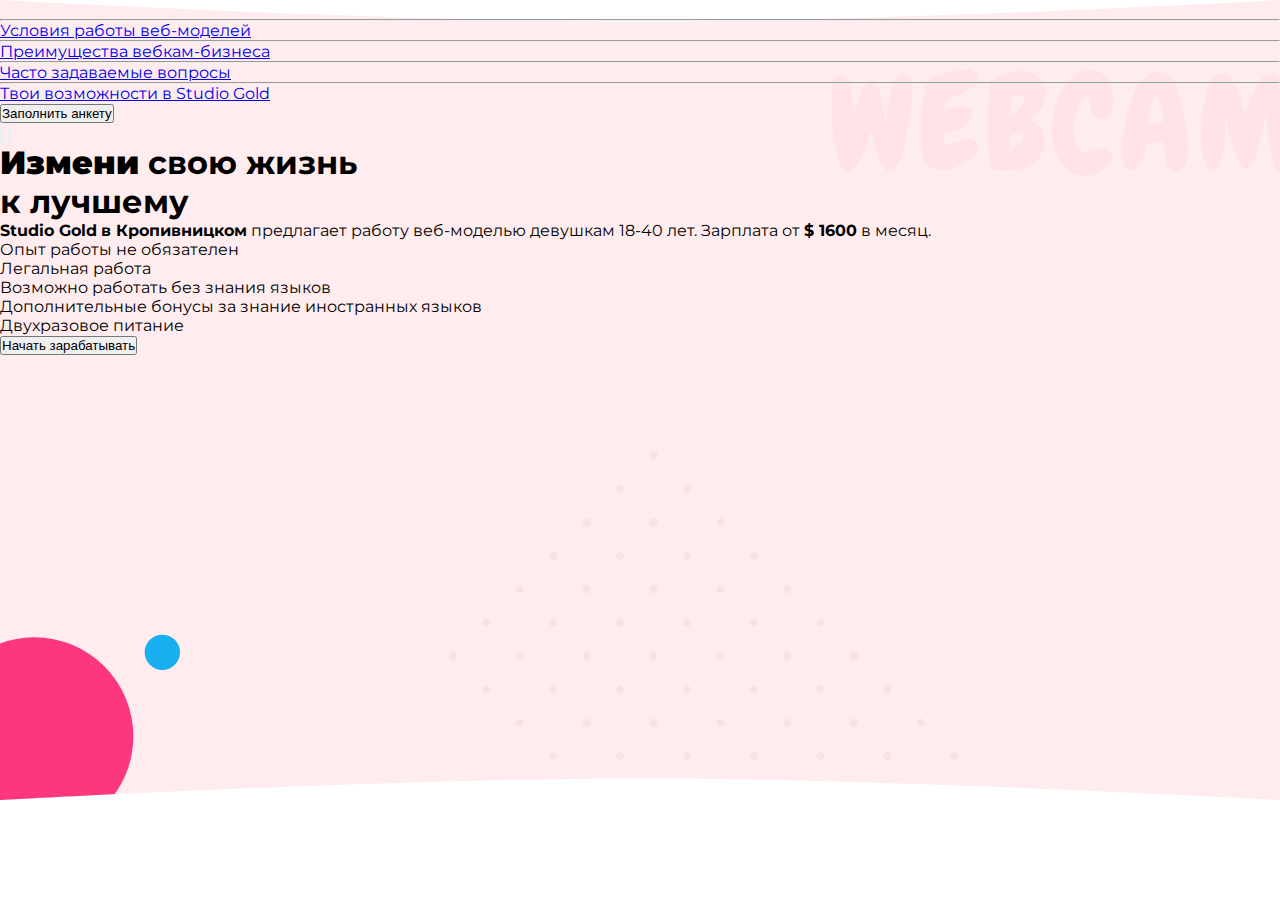
==== commit 45f32116: "header end" ====
--- a/index.html
+++ b/index.html
@@ -1,34 +1,124 @@
 <!DOCTYPE html>
 <html lang="en">
-
 <head>
     <meta charset="UTF-8">
     <meta name="viewport" content="width=device-width, initial-scale=1.0">
     <title>Document</title>
     <link rel="stylesheet" href="./css/style.css">
 </head>
+<body>
+    <header>
+        <nav class="container">
+            <div class="nav-container">
+                <div class="logo">
+                    <img src="./img/logo.svg" alt="">
+                </div>
+                <div class="dropdown">
+                    <ul class="nav-list">
+                        <li>
+                            <hr>
+                            <a href="#">
+                                Условия работы
+                                веб-моделей
+                            </a>
+                        </li>
+                        <li>
+                            <hr>
+                            <a href="#">
+                                Преимущества
+                                вебкам-бизнеса
+                            </a>
+                        </li>
+                        <li>
+                            <hr>
+                            <a href="#">
+                                Часто задаваемые
+                                вопросы
+                            </a>
+                        </li>
+                        <li>
+                            <hr>
+                            <a href="#">
+                                Твои возможности
+                                в Studio Gold
+                            </a>
+                        </li>
+                        <button>Заполнить анкету</button>
+                    </ul>
+                </div>
+                <div class="nav-btn">
+                    <button class="menu">
+                        <img src="./img/menu.svg" alt="">
+                    </button>
+                    <button class="exit">
+                        <img src="./img/x.svg" alt="">
+                    </button>
+                </div> 
+            </div>
+            
+            <div class="hero">
+                <div class="hero-text">
+                         <h1>
+                            <strong>Измени</strong>
+                             свою жизнь
+                             <br> к лучшему
+                        </h1>
+                        <p>
+                            <strong>Studio Gold</strong>
+                            <b>в Кропивницком</b>
+                             предлагает работу веб-моделью девушкам 18-40 лет. Зарплата от 
+                            <strong>$ 1600</strong>
+                             в месяц.
+                        </p>
+                        <ul>
+                            <li class="radio-list">
+                                <span class="point">
+                                    <span  class="radio"></span>
+                                </span>
+                                Опыт работы не обязателен
+                            </li>
+                            <li class="radio-list">
+                                <span class="point">
+                                    <span  class="radio"></span>
+                                </span>
+                                Легальная работа
+                            </li>
+                            <li class="radio-list">
+                                <span class="point">
+                                    <span  class="radio"></span>
+                                </span>
+                                Возможно работать без знания языков
+                            </li>
+                            <li class="radio-list">
+                                <span class="point">
+                                    <span  class="radio"></span>
+                                </span>
+                                Дополнительные бонусы за знание иностранных языков
+                            </li>
+                            <li class="radio-list">
+                                <span class="point">
+                                   <span  class="radio"></span>
+                                </span>
+                                Двухразовое питание
+                            </li>
+                        </ul>
+                        <button>
+                            Начать зарабатывать
+                        </button>
+                </div>
 
-<body>
-
-    <div class="wrapper">
-        <div class="container">
-            <div class="webkam">
-                <h1 class="text_1"><span>Преимущества</span> вебкам-бизнеса</h1>
-                <p class="text_2">Выберите свободу и финансовую независимость</p>
-                <div class="cards">
-                    <div class="card"><img src="./images/images/first-card.svg" alt=""></div>
-                    <div class="card"><img src="./images/images/second-card.svg" alt=""></div>
-                    <div class="card"><img src="./images/images/third-card.svg" alt=""></div>
-
-                </div>
-                <div class="second-card">
-                    <div class="first"><img src="./images/images/fourth-card.svg" alt=""></div>
-                    <div class="second"><img src="./images/images/fifth-card.svg" alt=""></div>
+                <div class="hero-img">
+                    <img class="img img1" src="./img/hero-colsa-red.png" alt="">
+                    <img class="img img2" src="./img/hero-colsa-blue.png" alt="">
+                    <img class="heroImg" src="./img/hero-img.png" alt="">
+                    <img class="img img3" src="./img/hero-min-red.png" alt="">
+                    <img class="img img4" src="./img/hero-min-blue.png" alt="">
                 </div>
             </div>
-        </div>
-    </div>
+        </nav>
+        </header>
 
+    <div class="wrapper"></div>
+    
 </body>
-
 </html>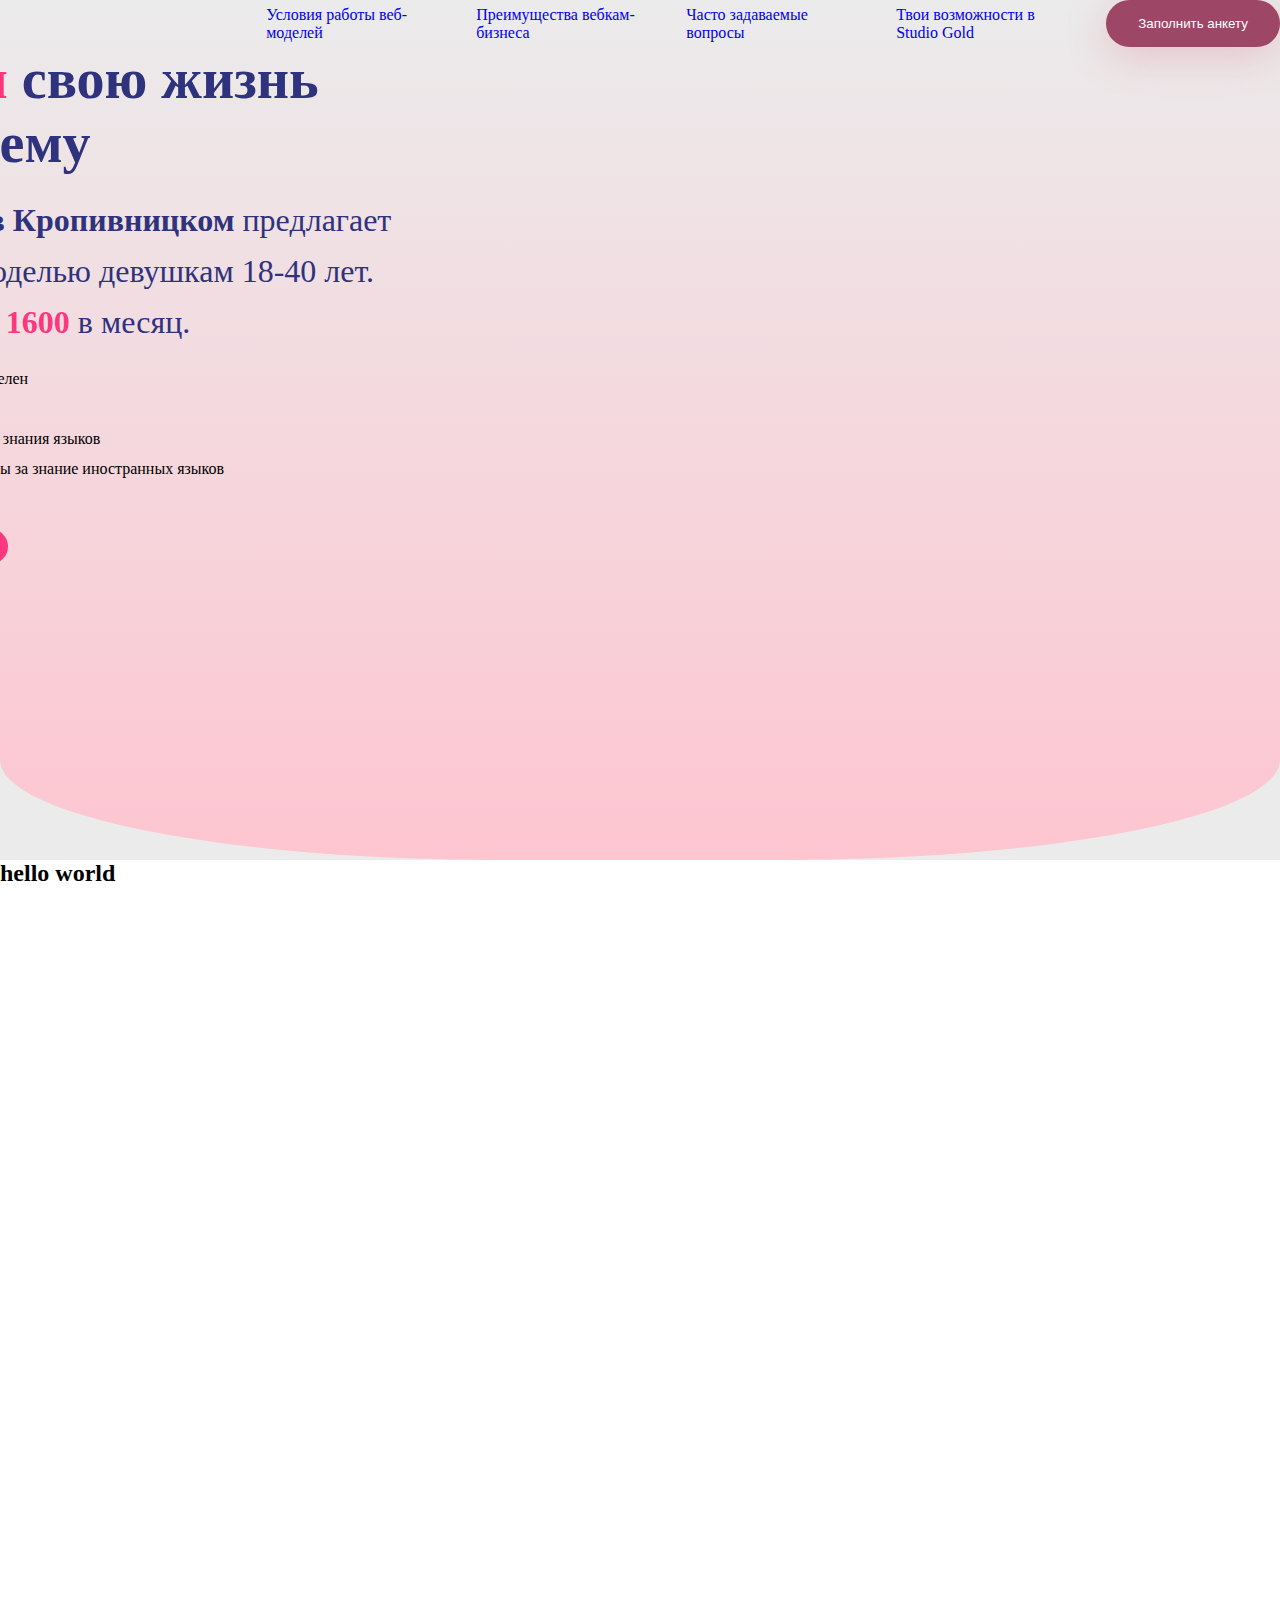
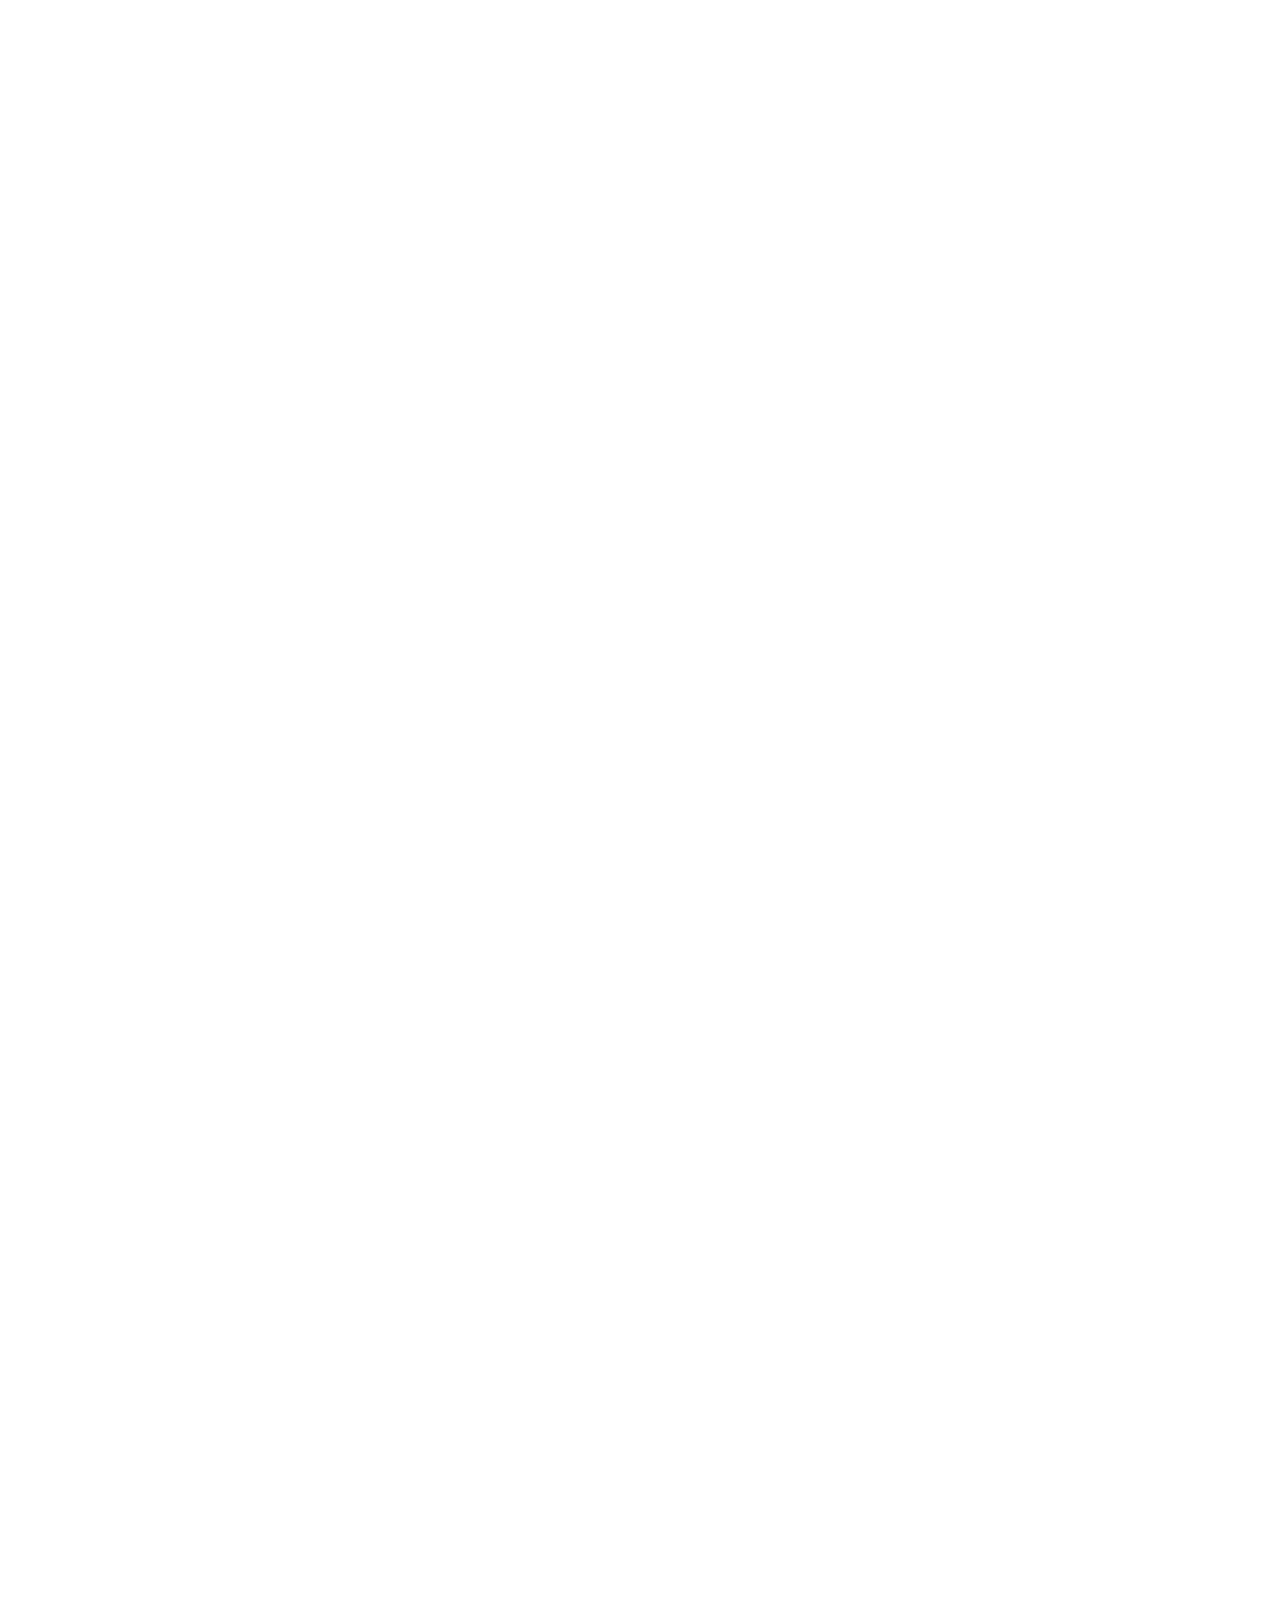
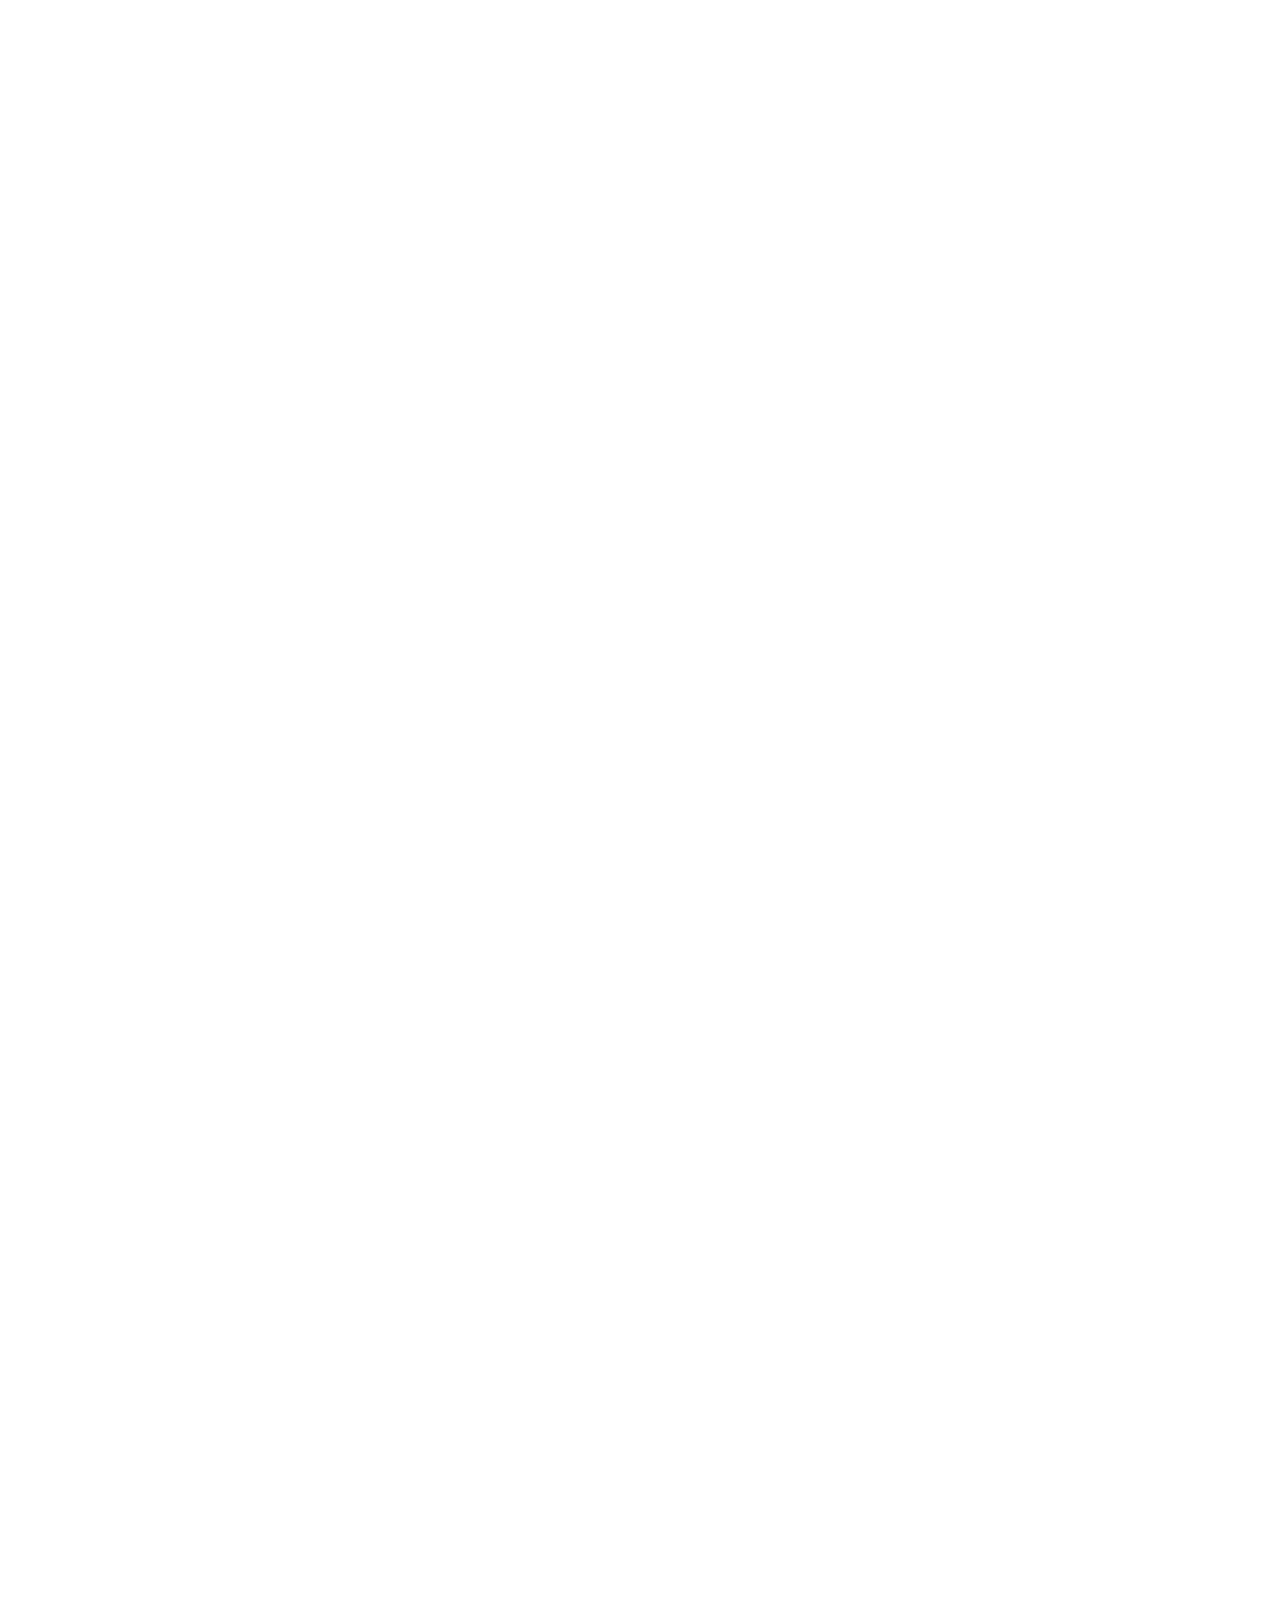
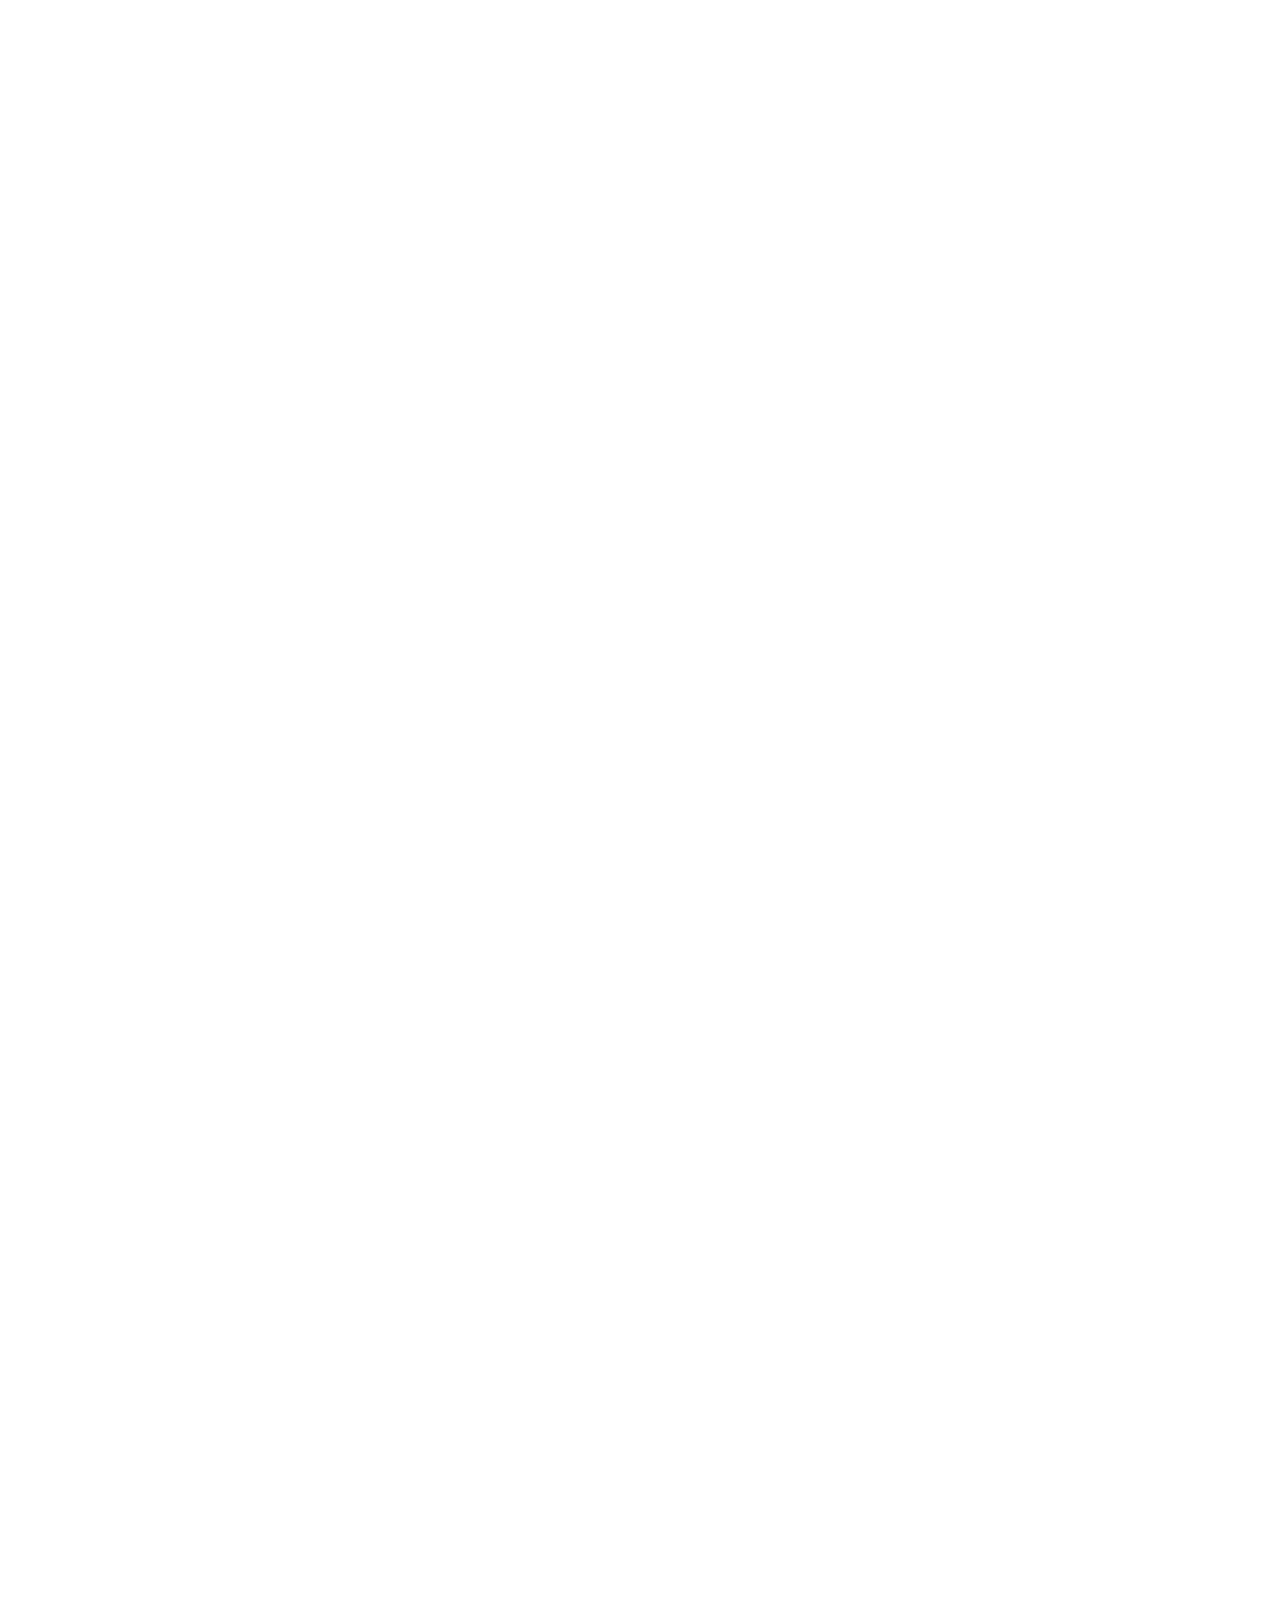
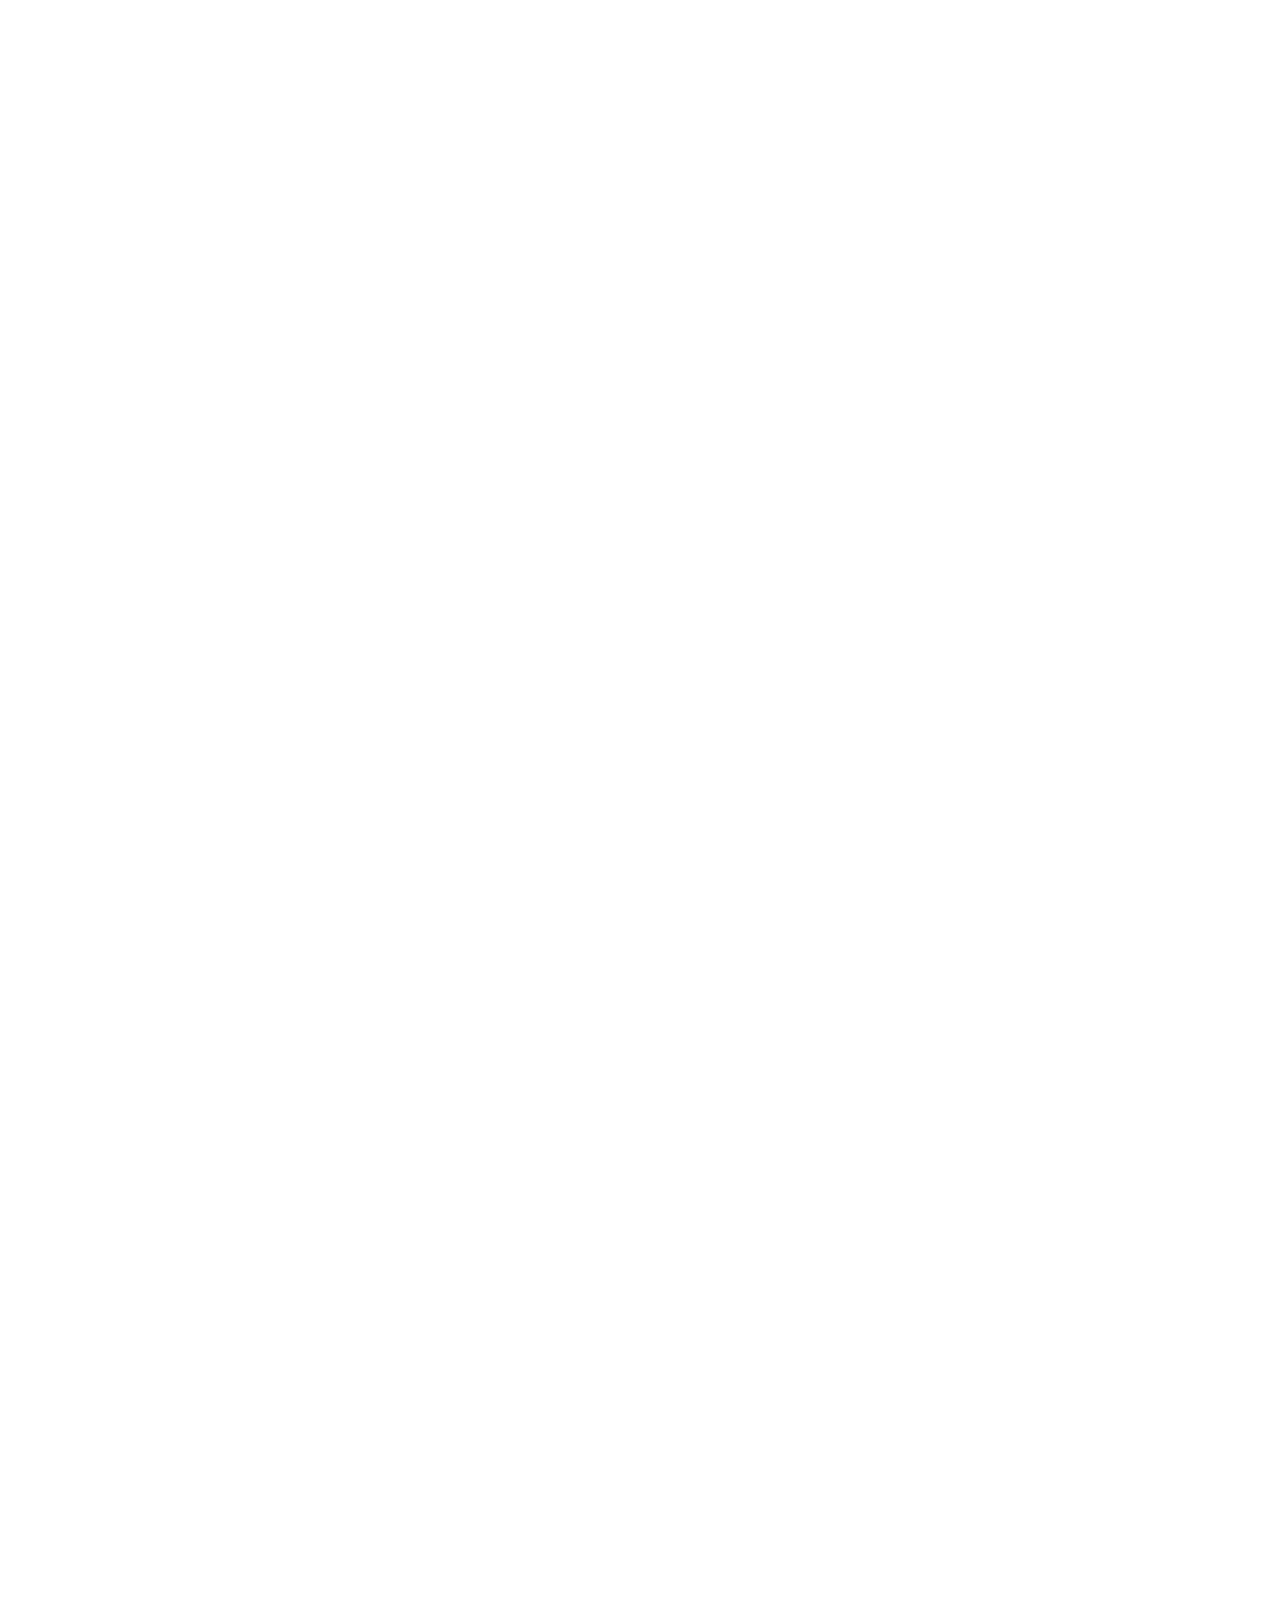
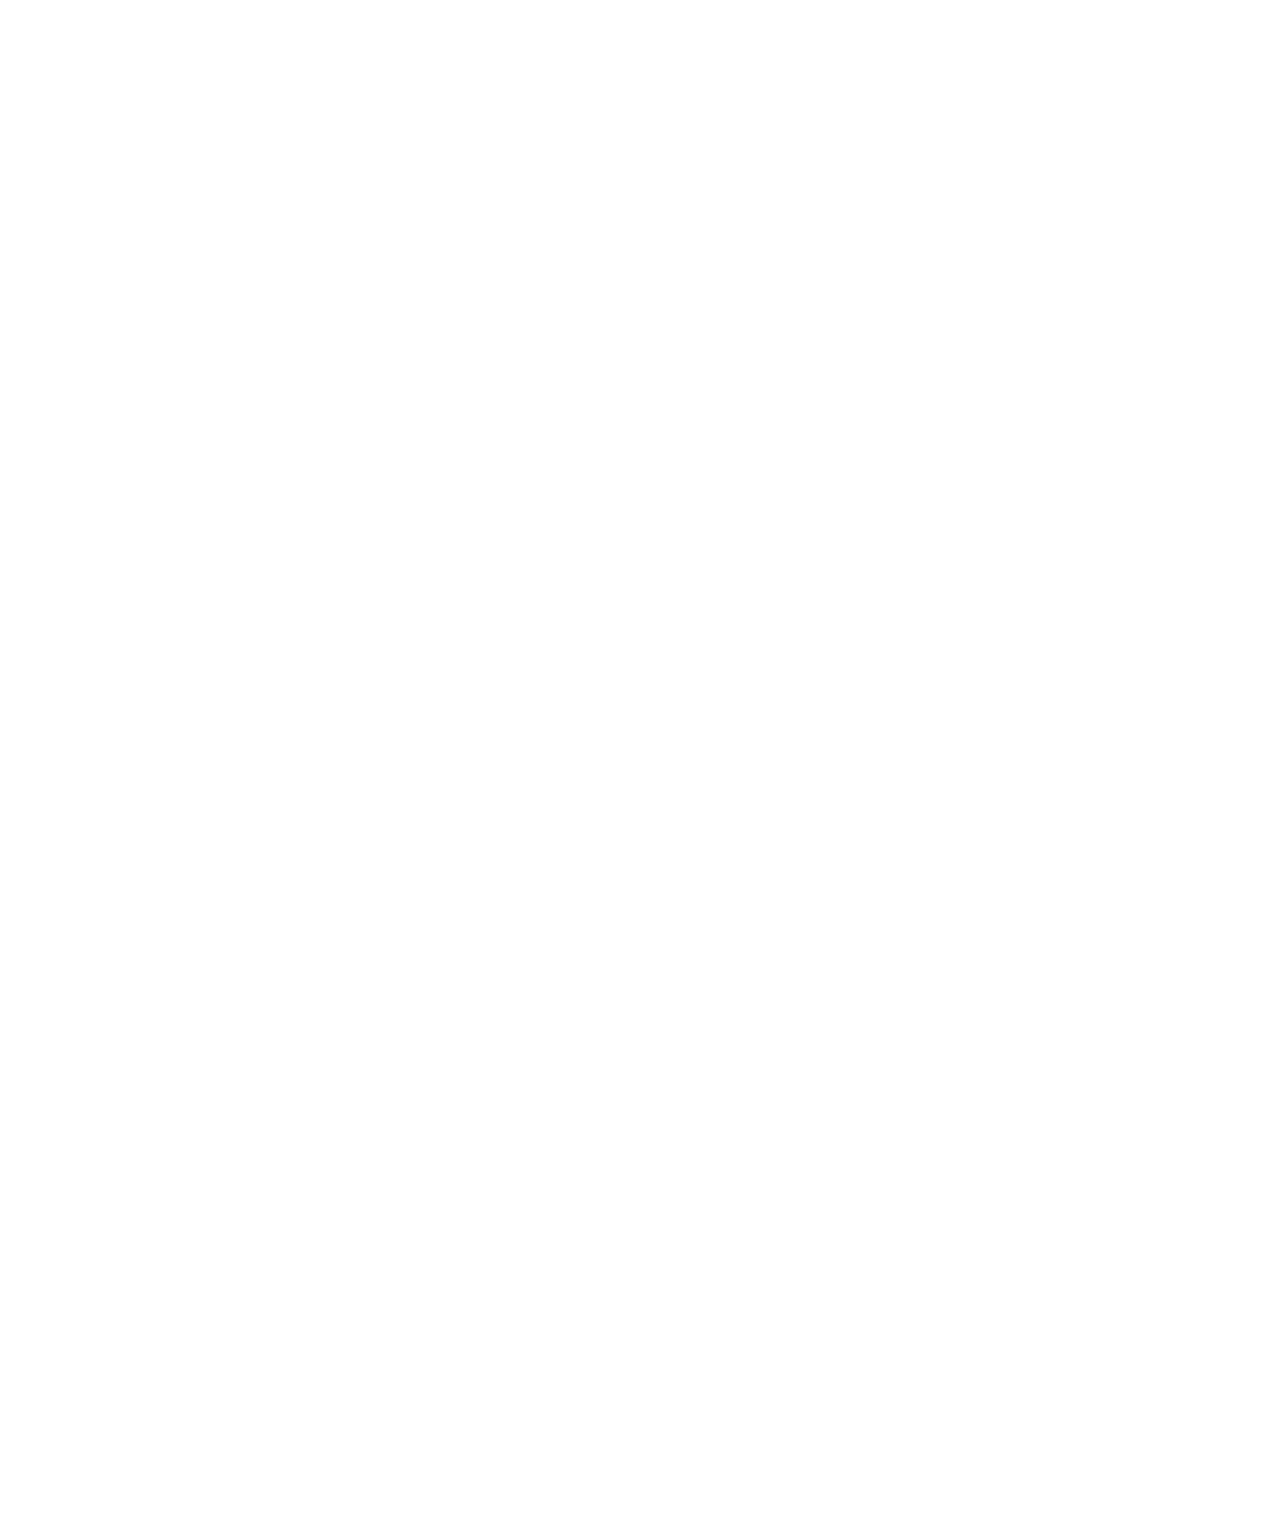
==== commit 8481df3b: "hello" ====
--- a/index.html
+++ b/index.html
@@ -118,7 +118,9 @@
         </nav>
         </header>
 
-    <div class="wrapper"></div>
+    <div class="wrapper">
+        <h2>hello world</h2>
+    </div>
     
 </body>
 </html>--- a/css/style.css
+++ b/css/style.css
@@ -1,106 +1,302 @@
-@import url("https://fonts.googleapis.com/css2?family=Montserrat&display=swap");
-
-
-* {
+body {
+  background-color: rgb(235, 235, 235);
+}
+
+.wrapper {
+  width: 1920px;
+  height: 8660px;
+  margin: 0 auto;
+  background-color: white;
+}
+
+*, *::before, *::after {
   margin: 0;
   padding: 0;
   box-sizing: border-box;
-}
-
-body {
-  background-image: url(../images/images/background-image.svg);
-  background-size: 100%;
-  background-repeat: no-repeat;
-  font-family: Montserrat;
-}
-
-body .webkam {
-  margin-top: 120px;
-  text-align: center;
-}
-
-body .webkam .text_1 {
-  color: #2F327D;
-}
-
-body .webkam span {
+  list-style-type: none;
+}
+
+html {
+  overflow-x: hidden;
+}
+
+a {
+  text-decoration: none;
+}
+
+.container {
+  max-width: 1440px;
+  margin: 0 auto;
+}
+
+header {
+  width: 100%;
+  background: linear-gradient(180deg, rgba(255, 255, 255, 0) 0%, #FDC5D0 100%);
+  height: 860px;
+  border-bottom-left-radius: 500px 100px;
+  border-bottom-right-radius: 500px 100px;
+}
+header nav .nav-container {
+  display: flex;
+  justify-content: space-between;
+  align-items: center;
+  gap: 200px;
+}
+header nav .nav-container .dropdown ul {
+  display: flex;
+  justify-content: center;
+  align-items: center;
+  gap: 30px;
+}
+header nav .nav-container .dropdown ul li {
+  width: 180px;
+}
+header nav .nav-container .dropdown ul li a {
+  transition: all 0.3s ease-in-out;
+}
+header nav .nav-container .dropdown ul li hr {
+  display: none;
+}
+header nav .nav-container .dropdown ul li:hover a {
   color: #FC377E;
 }
-
-body .webkam .text_2 {
+header nav .nav-container .dropdown ul button {
+  padding: 16px 32px;
+  border-radius: 80px;
+  background: var(--primary, #9e4666);
+  box-shadow: 0px 8px 40px 0px rgba(210, 77, 101, 0.26);
+  color: #fff;
+  border: 0;
+  outline: none;
+  transition: all 0.3s ease-in 0.2s;
+}
+header nav .nav-container .dropdown ul button:hover {
+  background-color: transparent;
+  color: #FC377E;
+  border: 1px solid #FC377E;
+  padding: 15px 30px;
+  box-shadow: 0px 8px 40px 0px rgba(51, 254, 0, 0.556);
+  transform: rotate(360deg);
+}
+header nav .nav-container .nav-btn {
+  display: none;
+}
+header nav .hero {
+  display: flex;
+  justify-content: center;
+  align-items: center;
+}
+header nav .hero .hero-text {
+  margin-left: 250px;
+  margin: 0;
+}
+header nav .hero .hero-text h1 {
+  width: 650px;
+  color: var(--dark-blue, #2F327D);
+  font-family: "Gilroy";
+  font-size: 56px;
+  font-style: normal;
+  font-weight: 700;
+}
+header nav .hero .hero-text h1 strong {
+  color: var(--primary, #FC377E);
+}
+header nav .hero .hero-text p {
+  margin: 20px 0;
+  color: var(--dark-blue, #2F327D);
+  font-family: Gilroy;
+  font-size: 32px;
+  font-style: normal;
+  font-weight: 500;
+  line-height: 160%;
+}
+header nav .hero .hero-text p strong {
+  color: var(--primary, #FC377E);
+  font-family: Gilroy;
+  font-size: 32px;
+  font-style: normal;
+  font-weight: 700;
+  line-height: 160%; /* 51.2px */
+}
+header nav .hero .hero-text ul {
+  display: flex;
+  flex-direction: column;
+  gap: 10px;
+}
+header nav .hero .hero-text ul li {
+  display: flex;
+  justify-content: start;
+  align-items: center;
+  gap: 5px;
+  cursor: pointer;
+}
+header nav .hero .hero-text ul li:hover {
+  color: #FC377E;
+}
+header nav .hero .hero-text ul li:hover .radio {
+  width: 13px;
+  height: 13px;
+  border-radius: 50%;
+  background-color: #FC377E;
+}
+header nav .hero .hero-text ul li .point {
+  width: 20px;
+  height: 20px;
+  border: 2px solid #FC377E;
+  border-radius: 50%;
+  background-color: transparent;
+  display: flex;
+  justify-content: center;
+  align-items: center;
+}
+header nav .hero .hero-text button {
   margin-top: 20px;
-  color: #5B5B87;
-}
-
-.cards {
-
-  display: flex;
-}
-
-.cards .card {
-  padding: 30px;
-}
-
-.cards .card img {
-  width: 440px;
-  height: 440px;
-}
-
-.second-card {
-  display: flex;
-}
-
-.second-card .first {
-  padding: 125px;
-  margin-top: -350px;
-  margin-left: 160px;
-}
-
-.second-card .second {
-  margin-top: -220px;
-  margin-left: -70px;
-}
-
-.second-card .first img {
-  width: 440px;
-  height: 440px;
-}
-
-.second-card .second img {
-  width: 440px;
-  height: 440px;
-}
-
-@media screen and (max-width: 400px) {
-  body {
-    background-image: none;
-    background-color: #ffcce5;
-  }
-
-  body .cards {
-    margin-left: -50px;
+  padding: 10px 30px;
+  background-color: #FC377E;
+  color: #fff;
+  border-radius: 80px;
+  border: 0;
+  outline: none;
+  transition: all 0.4s ease;
+}
+header nav .hero .hero-text button:hover {
+  padding: 9px 29px;
+  background-color: transparent;
+  color: #FC377E;
+  border: 1px solid #FC377E;
+}
+header nav .hero .hero-img {
+  display: flex;
+  position: relative;
+}
+header nav .hero .hero-img .img {
+  position: absolute;
+}
+header nav .hero .hero-img .heroImg {
+  width: 1000px;
+  z-index: 2;
+}
+header nav .hero .hero-img .img1 {
+  top: 10%;
+  left: 40%;
+}
+header nav .hero .hero-img .img2 {
+  right: 10%;
+  bottom: 0;
+}
+header nav .hero .hero-img .img3 {
+  bottom: 22%;
+  left: 33%;
+}
+header nav .hero .hero-img .img4 {
+  top: 10%;
+  right: 10%;
+}
+
+@media (max-width: 420px) and (min-width: 320px) {
+  header {
+    height: 690px;
+  }
+  header .container {
+    max-width: 420px;
+    margin: 0 auto;
+  }
+  header .container .nav-container {
+    display: flex;
+    justify-content: space-between;
+    align-items: center;
+    gap: 0;
+    padding: 0 20px;
+  }
+  header .container .nav-container .dropdown ul {
+    display: flex;
+    flex-direction: column;
+    position: fixed;
+    align-items: start;
+    right: -53%;
+    bottom: 0;
+    transition: all 0.3s ease;
+  }
+  header .container .nav-container .dropdown ul li {
+    display: flex;
+    gap: 20px;
+    transition: all 0.4s ease;
+  }
+  header .container .nav-container .dropdown ul li:hover hr {
+    transition: all 0.4s ease;
     display: block;
-  }
-
-  .first img {
-    width: 100%;
-  }
-
-  .second-card {
+    width: 2px;
+    background-color: #FC377E;
+    border: 0;
+  }
+  header .container .nav-container .dropdown.active {
+    width: 420px;
+    background-color: #FC377E;
+    z-index: 9999;
+  }
+  header .container .nav-container .dropdown.active ul {
+    right: 30%;
+    top: 10%;
+  }
+  header .container .nav-container .nav-btn {
     display: block;
   }
-
-  .second-card .first {
-    margin-top: -100px;
-    margin-left: -145px;
-  }
-
-  .second-card .second {
-    margin-top: 0px;
-    margin-left: -20px;
-  }
-}
-
+  header .container .nav-container .nav-btn button {
+    border: 0;
+    outline: none;
+    background-color: transparent;
+  }
+  header .container .nav-container .nav-btn .exit {
+    display: none;
+  }
+  header .container .hero {
+    display: flex;
+    flex-direction: column-reverse;
+    position: relative;
+  }
+  header .container .hero .hero-img {
+    margin-top: 200px;
+    margin-bottom: 170px;
+    position: absolute;
+    left: -20%;
+    top: 0;
+  }
+  header .container .hero .hero-img .img1 {
+    width: 100px;
+  }
+  header .container .hero .hero-img .img2 {
+    width: 200px;
+  }
+  header .container .hero .hero-img .img3 {
+    width: 30px;
+  }
+  header .container .hero .hero-img .img4 {
+    width: 20px;
+    right: 20%;
+  }
+  header .container .hero .hero-img .heroImg {
+    width: 502px;
+  }
+  header .container .hero .hero-text h1 {
+    position: absolute;
+    top: 0;
+    font-size: 32px;
+    text-align: center;
+    width: 410px;
+    margin-top: 50px;
+  }
+  header .container .hero .hero-text p {
+    margin-top: 650px;
+  }
+  header .container .hero .hero-text button {
+    width: 90%;
+    padding: 13px 30px;
+    margin-left: 20px;
+  }
+  header .container .hero .hero-text button:hover {
+    padding: 14px 30px;
+  }
+}
 @media screen and (max-width: 360px) {
   .wrapper {
     width: 360px;
@@ -108,4 +304,4 @@
   }
 }
 
-/*# sourceMappingURL=style.css.map */+/*# sourceMappingURL=style.css.map */
